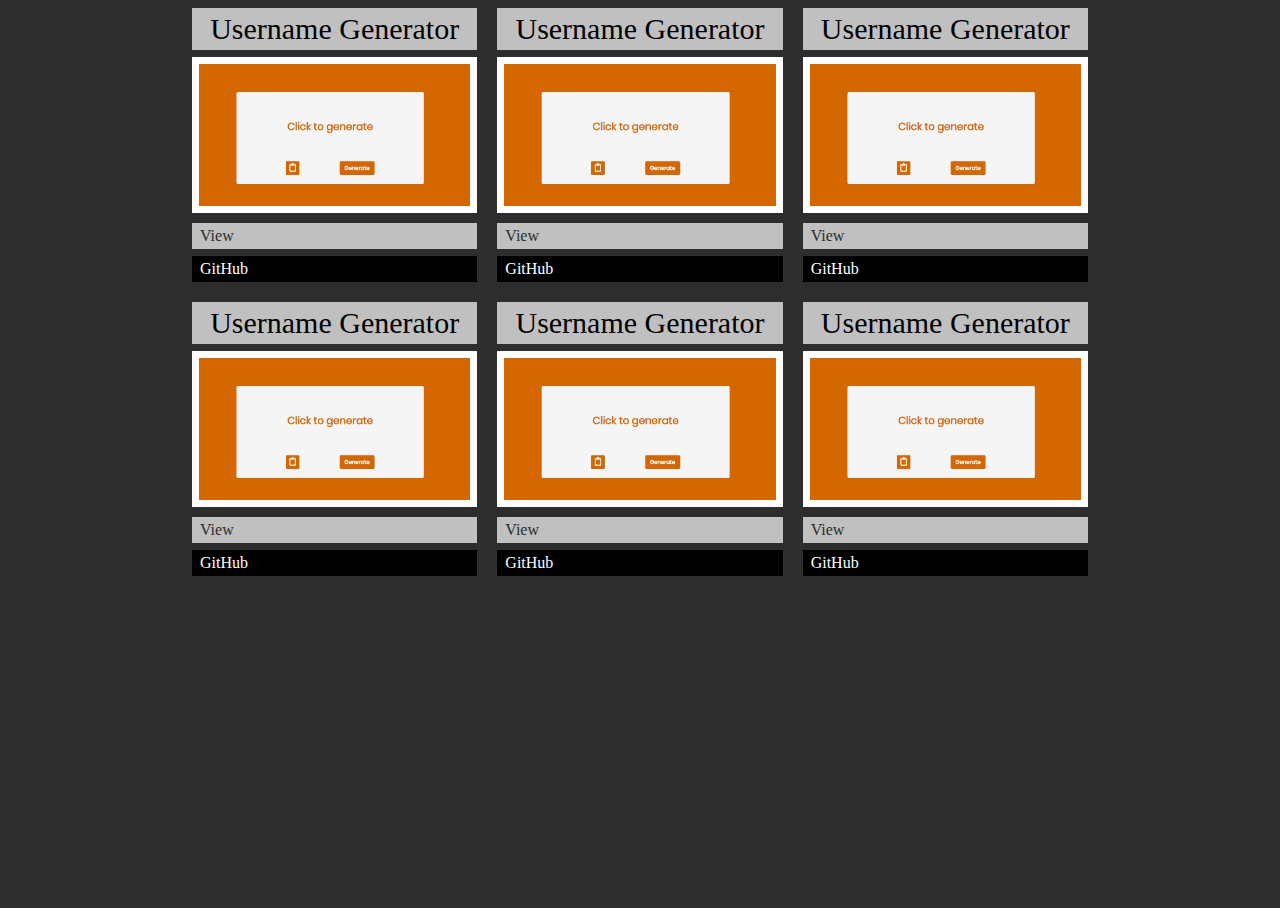
==== index.html @ 7e2aec68 "Update index.html" ====
<!doctype html>

        <html lang="en">
        <head>
          <meta charset="utf-8">
          <link rel="stylesheet" href="https://use.fontawesome.com/releases/v5.8.1/css/all.css" integrity="sha384-50oBUHEmvpQ+1lW4y57PTFmhCaXp0ML5d60M1M7uH2+nqUivzIebhndOJK28anvf" crossorigin="anonymous">
          <title>Test</title>
          <meta content="width=device-width, initial-scale=1" name="viewport" />
        <style>
          body,html {
            width: 100%;
            height: 100%;
            margin-left: 0px;
            margin-right: 0px;
            background-color: rgb(45, 45, 45);
          }


          .boundaries{
            margin: auto;
            width: 70vw;
            display: grid;
            grid-gap: 20px ;
            grid-template-columns: 1fr 1fr 1fr;
          }

          .grid-elements{
            height: 100%;
            display: flex;
            flex-direction: column;
            color: white;
            
          }

          img{
            width: 100%;
            height: 100%;
            
          }
        
          .imga{
            position: relative;
            height: 100%;
            border: 7px solid white;
            margin-bottom: 10px;
          }

          .symbs{
            font-size: 1.1vw;
          }
          
        

          .view-div{
          
            background-color: #C0C0C0;
            margin-bottom: 7px;
            padding: 4px 8px;
            color: rgb(45, 45, 45);
          }

          .git-div{
            background-color: black;
            color: white;
            padding: 4px 8px;
          }

          .title-div{
            background-color: #C0C0C0;
          text-align: center;
          margin-bottom: 7px;
          padding: 4px 8px;
          color: black;
          font-size: 30px;
        }


          @media all and (max-width:768px) {
            .boundaries{
              grid-template-columns: 1fr;
              width: 95%;
            }
          


            .symbs{
            font-size: 5vw;
          }
          
          .view-div, .git-div, .title-div{
            text-align: center;
          }
          }


        
        </style>


        </head>

        <body>
            <div class="boundaries">
              
                
              <div class="grid-elements">
                <div class="title-div">Username Generator</div>
                <a class="imga"  href=""><img src="usergenimg.JPG" alt="" ></a>
                <div class="view-div"><i class="far fa-eye view symbs"></i> View</div>
                <div class="git-div"><i class="fab fa-github symbs"></i> GitHub</div>
              </div>
              <div class="grid-elements">
                <div class="title-div">Username Generator</div>
                <a class="imga"  href=""><img src="usergenimg.JPG" alt="" ></a>
                <div class="view-div"><i class="far fa-eye view symbs"></i> View</div>
                <div class="git-div"><i class="fab fa-github symbs"></i> GitHub</div>
              </div>
              <div class="grid-elements">
                <div class="title-div">Username Generator</div>
                <a class="imga"  href=""><img src="usergenimg.JPG" alt="" ></a>
                <div class="view-div"><i class="far fa-eye view symbs"></i> View</div>
                <div class="git-div"><i class="fab fa-github symbs"></i> GitHub</div>
              </div>
              <div class="grid-elements">
                <div class="title-div">Username Generator</div>
                <a class="imga"  href=""><img src="usergenimg.JPG" alt="" ></a>
                <div class="view-div"><i class="far fa-eye view symbs"></i> View</div>
                <div class="git-div"><i class="fab fa-github symbs"></i> GitHub</div>
              </div>
              <div class="grid-elements">
                <div class="title-div">Username Generator</div>
                <a class="imga"  href=""><img src="usergenimg.JPG" alt="" ></a>
                <div class="view-div"><i class="far fa-eye view symbs"></i> View</div>
                <div class="git-div"><i class="fab fa-github symbs"></i> GitHub</div>
              </div>
              <div class="grid-elements">
                <div class="title-div">Username Generator</div>
                <a class="imga"  href=""><img src="usergenimg.JPG" alt="" ></a>
                <div class="view-div"><i class="far fa-eye view symbs"></i> View</div>
                <div class="git-div"><i class="fab fa-github symbs"></i> GitHub</div>
              </div>

            </div>
          
        </body>


        </html>
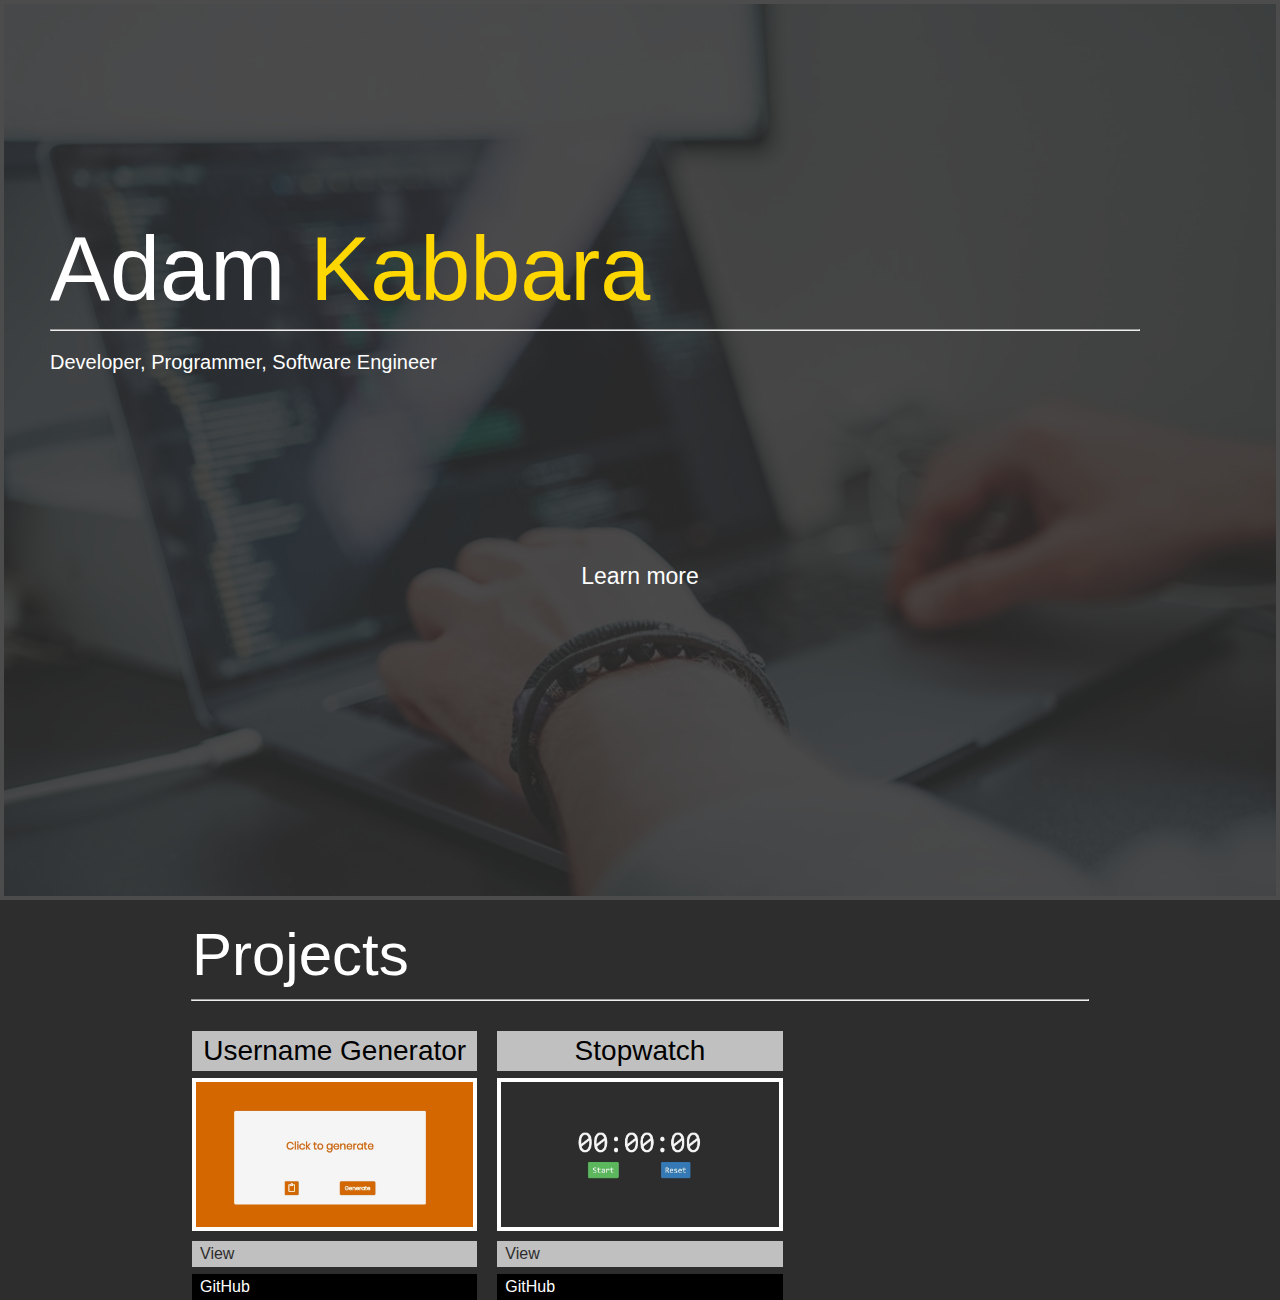
==== commit 73cb40ef: "Update index.html" ====
--- a/index.html
+++ b/index.html
@@ -1,148 +1,61 @@
-        <!doctype html>
+<!doctype html>
 
-        <html lang="en">
-        <head>
-          <meta charset="utf-8">
-          <link rel="stylesheet" href="https://use.fontawesome.com/releases/v5.8.1/css/all.css" integrity="sha384-50oBUHEmvpQ+1lW4y57PTFmhCaXp0ML5d60M1M7uH2+nqUivzIebhndOJK28anvf" crossorigin="anonymous">
-          <title>Test</title>
-          <meta content="width=device-width, initial-scale=1" name="viewport" />
-        <style>
-          body,html {
-            width: 100%;
-            height: 100%;
-            margin-left: 0px;
-            margin-right: 0px;
-            background-color: rgb(45, 45, 45);
-          }
+<html lang="en">
+<head>
+  <meta charset="utf-8">
+  <meta name="viewport" content="width=device-width, initial-scale=1.0">
+  <title>Portfolio - Adam Kabbara</title>
+  <link rel="stylesheet" href="https://use.fontawesome.com/releases/v5.8.1/css/all.css" integrity="sha384-50oBUHEmvpQ+1lW4y57PTFmhCaXp0ML5d60M1M7uH2+nqUivzIebhndOJK28anvf" crossorigin="anonymous">
+  <link rel="stylesheet" href="portfolio.css">
 
 
-          .boundaries{
-            margin: auto;
-            width: 70vw;
-            display: grid;
-            grid-gap: 20px ;
-            grid-template-columns: 1fr 1fr 1fr;
-          }
+</head>
 
-          .grid-elements{
-            height: 100%;
-            display: flex;
-            flex-direction: column;
-            color: white;
-            
-          }
+<body>
+    <img id="img" src="boiler-photo.jpg">
+  <div id="boiler">
+      <div id="container">
+      <div id="name" >Adam <span id="name-span">Kabbara</span></div>
+      <hr>
+      <p id="dev">Developer, Programmer, Software Engineer</p>
+      <div id="symbol-div"><i class="fab fa-linkedin fa-2x symbols" onclick="myhref('https://www.linkedin.com/in/adam-kabbara-042130198/');"></i><i class="fab fa-github fa-2x symbols" onclick="myhref('https://github.com/adamKabbara');"></i></div>
+      
+  </div>
 
-          img{
-            width: 100%;
-            height: 100%;
-            
-          }
-        
-          .imga{
-            position: relative;
-            height: 100%;
-            border: 7px solid white;
-            margin-bottom: 10px;
-          }
+    <div id="container-2">
+        <div id="learn">Learn more</div>
+        <div id="down"><a href="#project-page"><i id="down-spec" class="fas fa-chevron-circle-down "></i></a></div>
+    </div>
+</div>
 
-          .symbs{
-            font-size: 1.1vw;
-          }
-          
-        
+ <div id="project-page">
+   <div id="project-title">Projects</div>
+   <hr id="hor">
+  <div class="boundaries">       
 
-          .view-div{
-          
-            background-color: #C0C0C0;
-            margin-bottom: 7px;
-            padding: 4px 8px;
-            color: rgb(45, 45, 45);
-          }
+    
+    <div class="grid-elements">
+      <div class="title-div">Username Generator</div>
+      <a class="imga" onclick="myhref('generator.html');" ><img src="usergenimg.JPG" alt="" ></a>
+      <div class="view-div"  onclick="myhref('generator.html');"><i class="far fa-eye view symbs"></i> View</div>
+      <div class="git-div" onclick="myhref('https://github.com/adamKabbara/Username-Generator');"><i class="fab fa-github symbs"></i> GitHub</div>
+    </div>
+    <div class="grid-elements">
+      <div class="title-div" id="stop-view">Stopwatch</div>
+      <a class="imga"  onclick="myhref('stopwatch.html');"><img src="stopwatch.JPG" alt="" ></a>
+      <div class="view-div" onclick="myhref('stopwatch.html');"><i class="far fa-eye view symbs"></i> View</div>
+      <div class="git-div"  onclick="myhref('https://github.com/adamKabbara/Stopwatch');"><i class="fab fa-github symbs"></i> GitHub</div>
+    </div>
 
-          .git-div{
-            background-color: black;
-            color: white;
-            padding: 4px 8px;
-          }
-
-          .title-div{
-            background-color: #C0C0C0;
-          text-align: center;
-          margin-bottom: 7px;
-          padding: 4px 8px;
-          color: black;
-          font-size: 30px;
-        }
-
-
-          @media all and (max-width:768px) {
-            .boundaries{
-              grid-template-columns: 1fr;
-              width: 95%;
-            }
-          
-
-
-            .symbs{
-            font-size: 5vw;
-          }
-          
-          .view-div, .git-div, .title-div{
-            text-align: center;
-          }
-          }
-
-
-        
-        </style>
-
-
-        </head>
-
-        <body>
-            <div class="boundaries">
-              
-                
-              <div class="grid-elements">
-                <div class="title-div">Username Generator</div>
-                <a class="imga"  href=""><img src="usergenimg.JPG" alt="" ></a>
-                <div class="view-div"><i class="far fa-eye view symbs"></i> View</div>
-                <div class="git-div"><i class="fab fa-github symbs"></i> GitHub</div>
-              </div>
-              <div class="grid-elements">
-                <div class="title-div">Username Generator</div>
-                <a class="imga"  href=""><img src="usergenimg.JPG" alt="" ></a>
-                <div class="view-div"><i class="far fa-eye view symbs"></i> View</div>
-                <div class="git-div"><i class="fab fa-github symbs"></i> GitHub</div>
-              </div>
-              <div class="grid-elements">
-                <div class="title-div">Username Generator</div>
-                <a class="imga"  href=""><img src="usergenimg.JPG" alt="" ></a>
-                <div class="view-div"><i class="far fa-eye view symbs"></i> View</div>
-                <div class="git-div"><i class="fab fa-github symbs"></i> GitHub</div>
-              </div>
-              <div class="grid-elements">
-                <div class="title-div">Username Generator</div>
-                <a class="imga"  href=""><img src="usergenimg.JPG" alt="" ></a>
-                <div class="view-div"><i class="far fa-eye view symbs"></i> View</div>
-                <div class="git-div"><i class="fab fa-github symbs"></i> GitHub</div>
-              </div>
-              <div class="grid-elements">
-                <div class="title-div">Username Generator</div>
-                <a class="imga"  href=""><img src="usergenimg.JPG" alt="" ></a>
-                <div class="view-div"><i class="far fa-eye view symbs"></i> View</div>
-                <div class="git-div"><i class="fab fa-github symbs"></i> GitHub</div>
-              </div>
-              <div class="grid-elements">
-                <div class="title-div">Username Generator</div>
-                <a class="imga"  href=""><img src="usergenimg.JPG" alt="" ></a>
-                <div class="view-div"><i class="far fa-eye view symbs"></i> View</div>
-                <div class="git-div"><i class="fab fa-github symbs"></i> GitHub</div>
-              </div>
-
-            </div>
-          
-        </body>
-
-
-        </html>
+  </div>
+    
+</div>
+   <script>
+      function myhref(web){
+        let a= document.createElement('a');
+a.target= '_blank';
+a.href= web;
+a.click();}
+   </script>
+</body>
+</html>
--- a/portfolio.css
+++ b/portfolio.css
@@ -0,0 +1,313 @@
+html,body{
+    margin: 0;
+    padding: 0;
+    width: 100%;
+    height: 100%;
+    font-family: 'Montserrat',sans-serif ;
+    
+}
+
+html{
+    scroll-behavior: smooth; 
+}
+#boiler{
+  background-color: rgba(45, 45, 45, 0.85); 
+  height: 100vh; 
+  width: 100vw;
+  padding: 0; 
+  position: absolute; 
+  margin: 0; 
+  z-index: 1;
+  
+}
+
+#name{
+    
+    color: white;
+    font-size: 90px;
+    margin-top: 17vw;
+    padding-left: 50px;
+    padding-right: 50px;
+    position: relative;
+}
+
+#dev{
+    color: white;
+    font-size: 20px;
+    padding-left: 50px;
+    padding-right: 50px;
+}
+
+.symbols:hover{
+    color: gold;
+    cursor: pointer;
+}
+
+#img{
+    width: 100%;
+    height: 100vh;
+    object-fit: cover;
+    position: absolute;
+    z-index: -1;
+}
+
+#name-span{
+    color: gold;
+}
+
+.symbols{
+    color: white;
+    padding-left: 20px;
+    font-size: 30px;
+}
+
+
+
+#symbol-div{
+  padding-left: 30px;
+    padding-right: 50px;
+}
+
+
+hr{
+    background-color: white;
+    width: 85%;
+    margin-left: 50px;
+}
+
+
+
+#down{
+    color: white;
+    margin-top: 10px;
+    display: inline;
+    font-size: 37px;
+    
+}
+
+#down-spec{
+    text-decoration: none;
+    color: white;
+}
+
+#down-spec:hover{
+    color: gold;
+}
+
+#container-2{
+    font-size: 23px;
+    width: 100%;
+    display: flex;
+    justify-content: center;
+    flex-direction: column;
+    text-align: center;
+    position: absolute;
+    margin-top: 20vh;
+}
+
+#learn{
+   color: white;
+   display: inline;
+}
+
+#project-page{
+    background-color: rgb(45, 45, 45);
+    margin-top: 100vh; 
+    position: absolute;
+    color: white;
+    width: 100%;
+    overflow: hidden;
+   
+}
+
+
+#project-title{
+    width: 70%;
+    margin: auto;
+    font-size: 60px;
+    margin-top: 20px;
+    margin-bottom: 10px;
+}
+
+#hor{
+    width: 70%;
+    margin: auto;
+    margin-bottom: 30px;
+}
+
+
+.boundaries{
+    margin: auto;
+    width: 70vw;
+    height: 100%;
+    display: grid;
+    grid-gap: 20px ;
+    grid-template-columns: 1fr 1fr 1fr;
+  }
+
+
+  .grid-elements{
+    height: 100%;
+    display: flex;
+    flex-direction: column;
+    color: white;
+    
+  }
+
+  img{
+      box-sizing: border-box;
+    width: 100%;
+    height: 100%;
+    border: 4px solid white;
+    
+  }
+ 
+  .imga{
+    width: 100%;    
+    height: 100%;
+    background-size: cover;
+    margin-bottom: 10px;
+    
+  }
+
+  
+
+  .symbs{
+    font-size: 1.1vw;
+  }
+  
+ 
+
+  .view-div{
+  
+    background-color: #C0C0C0;
+    margin-bottom: 7px;
+    padding: 4px 8px;
+    color: rgb(45, 45, 45);
+  }
+
+  .view-div:hover, .git-div:hover{
+      background-color: gold;
+      cursor: pointer;
+  }
+
+  .git-div:hover{
+      color: black;
+  }
+
+  img:hover{
+      opacity: 0.5;
+      border-color: gold;
+      cursor: pointer;
+  }
+
+  .git-div{
+    background-color: black;
+    color: white;
+    padding: 4px 8px;
+  }
+
+  .title-div{
+    background-color: #C0C0C0;
+  text-align: center;
+  margin-bottom: 7px;
+  padding: 4px 8px;
+  color: black;
+  font-size: 28px;
+}
+
+  @media all and (max-width:1260px) {
+   .boundaries{
+    grid-template-columns: 1fr 1fr;
+   }
+   .title-div{
+    font-size: 25.5px;
+  }
+  }
+
+
+
+
+
+  @media all and (max-width:768px) {
+     .boundaries{
+       grid-template-columns: 1fr;
+       width: 95%;
+       
+     }
+
+     .symbs{
+    font-size: 5vw;
+  }
+  
+  .view-div, .git-div, .title-div{
+    text-align: center;
+  }
+
+  #project-title{
+    width: 95%;
+    text-align: center;
+    margin: auto;
+    font-size: 50px;
+    margin-top: 20px;
+    margin-bottom: 10px;
+}
+
+#hor{
+    width: 90%;
+    margin: auto;
+    margin-bottom: 30px;
+}
+  }
+
+
+
+
+@media all and (max-width:535px) {
+  #name , #dev{
+   font-size: 17vw;
+   text-align: center;
+   padding-left: 30px;
+   padding-right: 30px;
+}
+#dev{
+font-size: 4.2vw;
+
+}
+#boiler, #img{
+height: 100vh;
+}
+#name{
+    margin-top: 30vh;
+    
+    
+}
+.symbols{
+  font-size: 8vw;
+  
+  
+  text-align: center;
+}
+#symbol-div{
+  text-align: center;
+}
+
+
+
+hr{
+  margin-left: 36px;
+  margin-right: 36px;
+  width: 80%;
+}
+
+
+
+}
+
+html,body{
+    width: 100%;
+}
+
+#container-2{
+    margin-top: 15vh;
+}
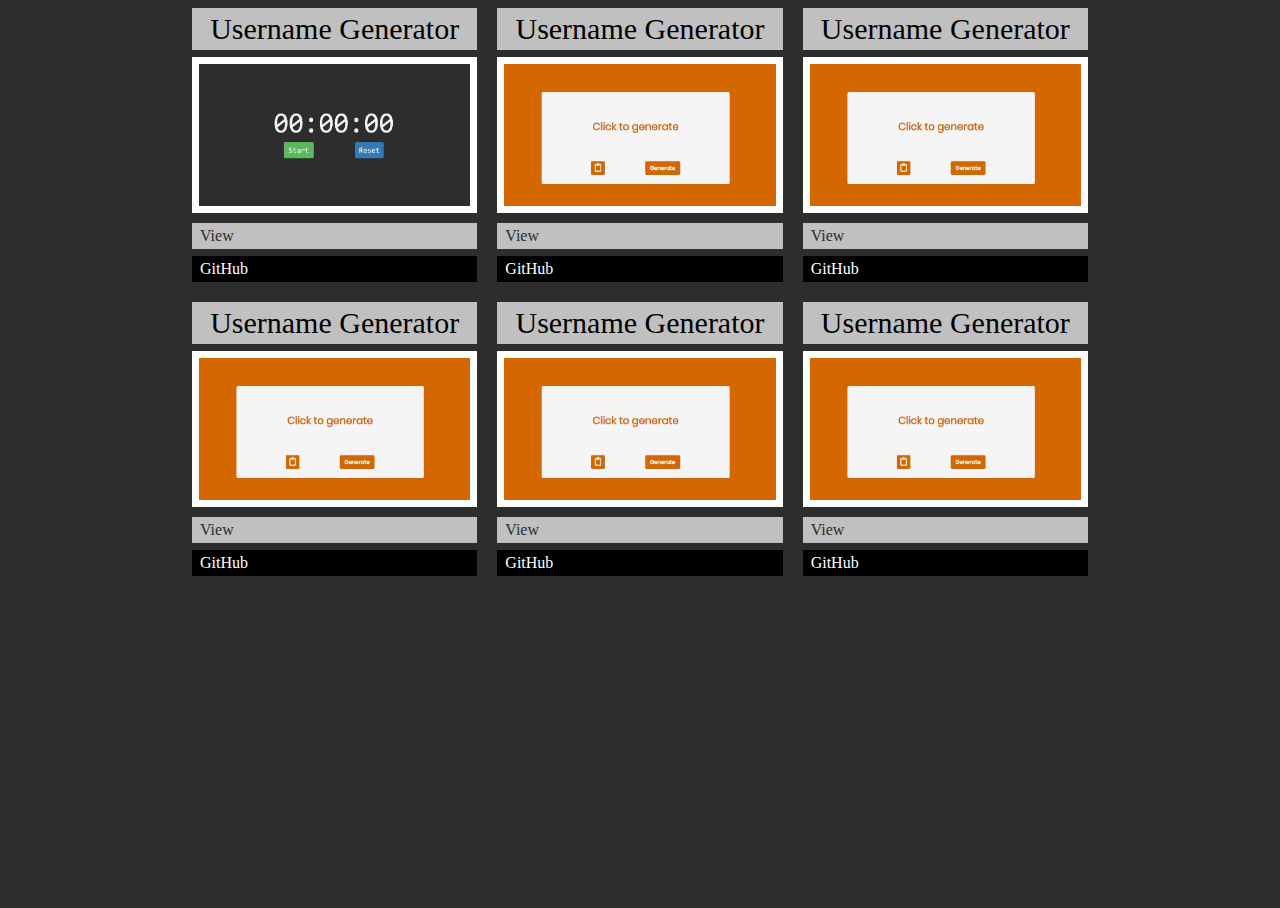
==== commit 23a647aa: "Update index.html" ====
--- a/index.html
+++ b/index.html
@@ -1,61 +1,147 @@
-<!doctype html>
+        <!doctype html>
 
-<html lang="en">
-<head>
-  <meta charset="utf-8">
-  <meta name="viewport" content="width=device-width, initial-scale=1.0">
-  <title>Portfolio - Adam Kabbara</title>
-  <link rel="stylesheet" href="https://use.fontawesome.com/releases/v5.8.1/css/all.css" integrity="sha384-50oBUHEmvpQ+1lW4y57PTFmhCaXp0ML5d60M1M7uH2+nqUivzIebhndOJK28anvf" crossorigin="anonymous">
-  <link rel="stylesheet" href="portfolio.css">
+        <html lang="en">
+        <head>
+          <meta charset="utf-8">
+          <link rel="stylesheet" href="https://use.fontawesome.com/releases/v5.8.1/css/all.css" integrity="sha384-50oBUHEmvpQ+1lW4y57PTFmhCaXp0ML5d60M1M7uH2+nqUivzIebhndOJK28anvf" crossorigin="anonymous">
+          <title>Test</title>
+          <meta content="width=device-width, initial-scale=1" name="viewport" />
+        <style>
+          body,html {
+            width: 100%;
+            height: 100%;
+            margin-left: 0px;
+            margin-right: 0px;
+            background-color: rgb(45, 45, 45);
+          }
 
 
-</head>
+          .boundaries{
+            margin: auto;
+            width: 70vw;
+            display: grid;
+            grid-gap: 20px ;
+            grid-template-columns: 1fr 1fr 1fr;
+          }
 
-<body>
-    <img id="img" src="boiler-photo.jpg">
-  <div id="boiler">
-      <div id="container">
-      <div id="name" >Adam <span id="name-span">Kabbara</span></div>
-      <hr>
-      <p id="dev">Developer, Programmer, Software Engineer</p>
-      <div id="symbol-div"><i class="fab fa-linkedin fa-2x symbols" onclick="myhref('https://www.linkedin.com/in/adam-kabbara-042130198/');"></i><i class="fab fa-github fa-2x symbols" onclick="myhref('https://github.com/adamKabbara');"></i></div>
-      
-  </div>
+          .grid-elements{
+            max-height: 100%;
+            display: flex;
+            flex-direction: column;
+            color: white;
+            
+          }
 
-    <div id="container-2">
-        <div id="learn">Learn more</div>
-        <div id="down"><a href="#project-page"><i id="down-spec" class="fas fa-chevron-circle-down "></i></a></div>
-    </div>
-</div>
+          img{
+            width: 100%;
+            min-height: 100%;
+            
+          }
+        
+          .imga{
+            height: 100%;
+            border: 7px solid white;
+            margin-bottom: 10px;
+          }
 
- <div id="project-page">
-   <div id="project-title">Projects</div>
-   <hr id="hor">
-  <div class="boundaries">       
+          .symbs{
+            font-size: 1.1vw;
+          }
+          
+        
 
-    
-    <div class="grid-elements">
-      <div class="title-div">Username Generator</div>
-      <a class="imga" onclick="myhref('generator.html');" ><img src="usergenimg.JPG" alt="" ></a>
-      <div class="view-div"  onclick="myhref('generator.html');"><i class="far fa-eye view symbs"></i> View</div>
-      <div class="git-div" onclick="myhref('https://github.com/adamKabbara/Username-Generator');"><i class="fab fa-github symbs"></i> GitHub</div>
-    </div>
-    <div class="grid-elements">
-      <div class="title-div" id="stop-view">Stopwatch</div>
-      <a class="imga"  onclick="myhref('stopwatch.html');"><img src="stopwatch.JPG" alt="" ></a>
-      <div class="view-div" onclick="myhref('stopwatch.html');"><i class="far fa-eye view symbs"></i> View</div>
-      <div class="git-div"  onclick="myhref('https://github.com/adamKabbara/Stopwatch');"><i class="fab fa-github symbs"></i> GitHub</div>
-    </div>
+          .view-div{
+          
+            background-color: #C0C0C0;
+            margin-bottom: 7px;
+            padding: 4px 8px;
+            color: rgb(45, 45, 45);
+          }
 
-  </div>
-    
-</div>
-   <script>
-      function myhref(web){
-        let a= document.createElement('a');
-a.target= '_blank';
-a.href= web;
-a.click();}
-   </script>
-</body>
-</html>
+          .git-div{
+            background-color: black;
+            color: white;
+            padding: 4px 8px;
+          }
+
+          .title-div{
+            background-color: #C0C0C0;
+          text-align: center;
+          margin-bottom: 7px;
+          padding: 4px 8px;
+          color: black;
+          font-size: 30px;
+        }
+
+
+          @media all and (max-width:768px) {
+            .boundaries{
+              grid-template-columns: 1fr;
+              width: 95%;
+            }
+          
+
+
+            .symbs{
+            font-size: 5vw;
+          }
+          
+          .view-div, .git-div, .title-div{
+            text-align: center;
+          }
+          }
+
+
+        
+        </style>
+
+
+        </head>
+
+        <body>
+            <div class="boundaries">
+              
+                
+              <div class="grid-elements">
+                <div class="title-div">Username Generator</div>
+                <a class="imga"  href=""><img src="stopwatch.JPG" alt="" ></a>
+                <div class="view-div"><i class="far fa-eye view symbs"></i> View</div>
+                <div class="git-div"><i class="fab fa-github symbs"></i> GitHub</div>
+              </div>
+              <div class="grid-elements">
+                <div class="title-div">Username Generator</div>
+                <a class="imga"  href=""><img src="usergenimg.JPG" alt="" ></a>
+                <div class="view-div"><i class="far fa-eye view symbs"></i> View</div>
+                <div class="git-div"><i class="fab fa-github symbs"></i> GitHub</div>
+              </div>
+              <div class="grid-elements">
+                <div class="title-div">Username Generator</div>
+                <a class="imga"  href=""><img src="usergenimg.JPG" alt="" ></a>
+                <div class="view-div"><i class="far fa-eye view symbs"></i> View</div>
+                <div class="git-div"><i class="fab fa-github symbs"></i> GitHub</div>
+              </div>
+              <div class="grid-elements">
+                <div class="title-div">Username Generator</div>
+                <a class="imga"  href=""><img src="usergenimg.JPG" alt="" ></a>
+                <div class="view-div"><i class="far fa-eye view symbs"></i> View</div>
+                <div class="git-div"><i class="fab fa-github symbs"></i> GitHub</div>
+              </div>
+              <div class="grid-elements">
+                <div class="title-div">Username Generator</div>
+                <a class="imga"  href=""><img src="usergenimg.JPG" alt="" ></a>
+                <div class="view-div"><i class="far fa-eye view symbs"></i> View</div>
+                <div class="git-div"><i class="fab fa-github symbs"></i> GitHub</div>
+              </div>
+              <div class="grid-elements">
+                <div class="title-div">Username Generator</div>
+                <a class="imga"  href=""><img src="usergenimg.JPG" alt="" ></a>
+                <div class="view-div"><i class="far fa-eye view symbs"></i> View</div>
+                <div class="git-div"><i class="fab fa-github symbs"></i> GitHub</div>
+              </div>
+
+            </div>
+          
+        </body>
+
+
+        </html>
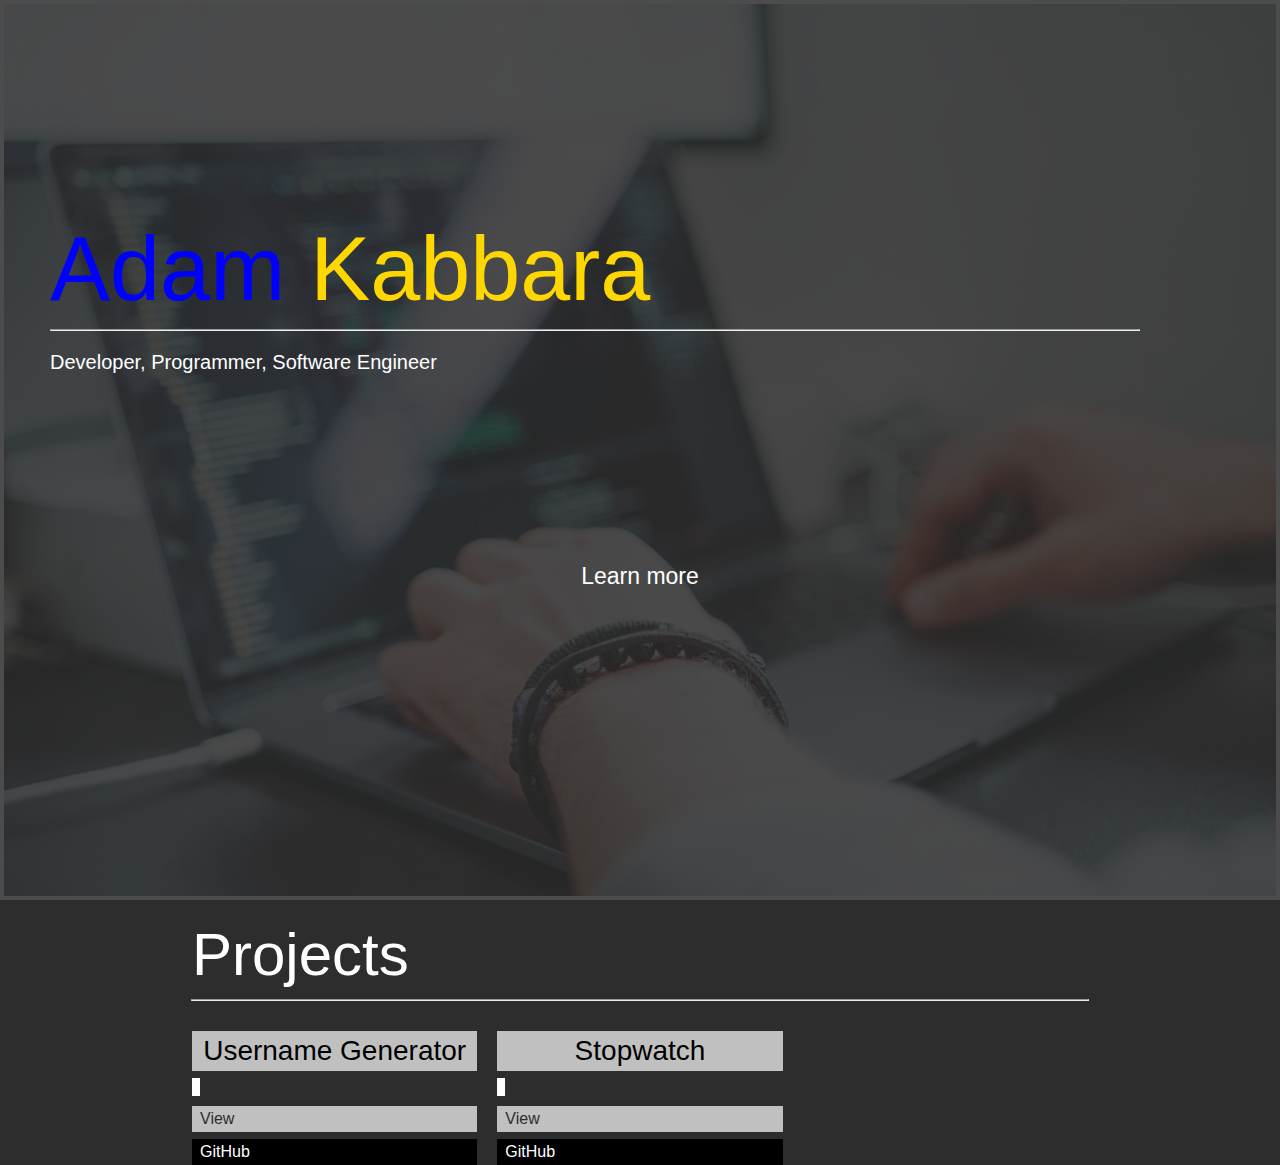
==== commit f3f63324: "Update index.html" ====
--- a/index.html
+++ b/index.html
@@ -1,147 +1,62 @@
-        <!doctype html>
+<!doctype html>
 
-        <html lang="en">
-        <head>
-          <meta charset="utf-8">
-          <link rel="stylesheet" href="https://use.fontawesome.com/releases/v5.8.1/css/all.css" integrity="sha384-50oBUHEmvpQ+1lW4y57PTFmhCaXp0ML5d60M1M7uH2+nqUivzIebhndOJK28anvf" crossorigin="anonymous">
-          <title>Test</title>
-          <meta content="width=device-width, initial-scale=1" name="viewport" />
-        <style>
-          body,html {
-            width: 100%;
-            height: 100%;
-            margin-left: 0px;
-            margin-right: 0px;
-            background-color: rgb(45, 45, 45);
-          }
+<html lang="en">
+<head>
+  <meta charset="utf-8">
+  <meta name="viewport" content="width=device-width, initial-scale=1.0">
+  <title>Portfolio</title>
+  <link rel="stylesheet" href="https://use.fontawesome.com/releases/v5.8.1/css/all.css" integrity="sha384-50oBUHEmvpQ+1lW4y57PTFmhCaXp0ML5d60M1M7uH2+nqUivzIebhndOJK28anvf" crossorigin="anonymous">
+  <link rel="stylesheet" href="portfolio.css">
 
 
-          .boundaries{
-            margin: auto;
-            width: 70vw;
-            display: grid;
-            grid-gap: 20px ;
-            grid-template-columns: 1fr 1fr 1fr;
-          }
+</head>
 
-          .grid-elements{
-            max-height: 100%;
-            display: flex;
-            flex-direction: column;
-            color: white;
-            
-          }
+<body>
+    <img id="img" src="boiler-photo.jpg">
+  <div id="boiler">
+      <div id="container">
+      <div id="name" >Adam <span id="name-span">Kabbara</span></div>
+      <hr>
+      <p id="dev">Developer, Programmer, Software Engineer</p>
+      <div id="symbol-div"><i class="fab fa-linkedin fa-2x symbols"></i><i class="fab fa-github fa-2x symbols"></i></div>
+      
+  </div>
 
-          img{
-            width: 100%;
-            min-height: 100%;
-            
-          }
-        
-          .imga{
-            height: 100%;
-            border: 7px solid white;
-            margin-bottom: 10px;
-          }
+    <div id="container-2">
+        <div id="learn">Learn more</div>
+        <div id="down"><a href="#project-page"><i id="down-spec" class="fas fa-chevron-circle-down "></i></a></div>
+    </div>
+</div>
 
-          .symbs{
-            font-size: 1.1vw;
-          }
-          
-        
+ <div id="project-page">
+   <div id="project-title">Projects</div>
+   <hr id="hor">
+  <div class="boundaries">       
 
-          .view-div{
-          
-            background-color: #C0C0C0;
-            margin-bottom: 7px;
-            padding: 4px 8px;
-            color: rgb(45, 45, 45);
-          }
+    
+    <div class="grid-elements">
+      <div class="title-div">Username Generator</div>
+      <a class="imga" onclick="myhref('https://github.com/adamKabbara/Username-Generator');" ><img src="usergenimg.jpg" alt="" ></a>
+      <div class="view-div"  onclick="myhref('generator.html');"><i class="far fa-eye view symbs"></i> View</div>
+      <div class="git-div" onclick="myhref('https://github.com/adamKabbara/Username-Generator');"><i class="fab fa-github symbs"></i> GitHub</div>
+    </div>
+    <div class="grid-elements">
+      <div class="title-div" id="stop-view">Stopwatch</div>
+      <a class="imga"  onclick="myhref('https://github.com/adamKabbara/Username-Generator');"><img src="stopwatch.jpg" alt="" ></a>
+      <div class="view-div" onclick="myhref('stopwatch.html');"><i class="far fa-eye view symbs"></i> View</div>
+      <div class="git-div"  onclick="myhref('https://github.com/adamKabbara/Stopwatch');"><i class="fab fa-github symbs"></i> GitHub</div>
+    </div>
+  
 
-          .git-div{
-            background-color: black;
-            color: white;
-            padding: 4px 8px;
-          }
-
-          .title-div{
-            background-color: #C0C0C0;
-          text-align: center;
-          margin-bottom: 7px;
-          padding: 4px 8px;
-          color: black;
-          font-size: 30px;
-        }
-
-
-          @media all and (max-width:768px) {
-            .boundaries{
-              grid-template-columns: 1fr;
-              width: 95%;
-            }
-          
-
-
-            .symbs{
-            font-size: 5vw;
-          }
-          
-          .view-div, .git-div, .title-div{
-            text-align: center;
-          }
-          }
-
-
-        
-        </style>
-
-
-        </head>
-
-        <body>
-            <div class="boundaries">
-              
-                
-              <div class="grid-elements">
-                <div class="title-div">Username Generator</div>
-                <a class="imga"  href=""><img src="stopwatch.JPG" alt="" ></a>
-                <div class="view-div"><i class="far fa-eye view symbs"></i> View</div>
-                <div class="git-div"><i class="fab fa-github symbs"></i> GitHub</div>
-              </div>
-              <div class="grid-elements">
-                <div class="title-div">Username Generator</div>
-                <a class="imga"  href=""><img src="usergenimg.JPG" alt="" ></a>
-                <div class="view-div"><i class="far fa-eye view symbs"></i> View</div>
-                <div class="git-div"><i class="fab fa-github symbs"></i> GitHub</div>
-              </div>
-              <div class="grid-elements">
-                <div class="title-div">Username Generator</div>
-                <a class="imga"  href=""><img src="usergenimg.JPG" alt="" ></a>
-                <div class="view-div"><i class="far fa-eye view symbs"></i> View</div>
-                <div class="git-div"><i class="fab fa-github symbs"></i> GitHub</div>
-              </div>
-              <div class="grid-elements">
-                <div class="title-div">Username Generator</div>
-                <a class="imga"  href=""><img src="usergenimg.JPG" alt="" ></a>
-                <div class="view-div"><i class="far fa-eye view symbs"></i> View</div>
-                <div class="git-div"><i class="fab fa-github symbs"></i> GitHub</div>
-              </div>
-              <div class="grid-elements">
-                <div class="title-div">Username Generator</div>
-                <a class="imga"  href=""><img src="usergenimg.JPG" alt="" ></a>
-                <div class="view-div"><i class="far fa-eye view symbs"></i> View</div>
-                <div class="git-div"><i class="fab fa-github symbs"></i> GitHub</div>
-              </div>
-              <div class="grid-elements">
-                <div class="title-div">Username Generator</div>
-                <a class="imga"  href=""><img src="usergenimg.JPG" alt="" ></a>
-                <div class="view-div"><i class="far fa-eye view symbs"></i> View</div>
-                <div class="git-div"><i class="fab fa-github symbs"></i> GitHub</div>
-              </div>
-
-            </div>
-          
-        </body>
-
-
-        </html>
+  </div>
+    
+</div>
+   <script>
+      function myhref(web){
+        let a= document.createElement('a');
+a.target= '_blank';
+a.href= web;
+a.click();}
+   </script>
+</body>
+</html>
--- a/portfolio.css
+++ b/portfolio.css
@@ -0,0 +1,311 @@
+html,body{
+    margin: 0;
+    padding: 0;
+    width: 100%;
+    height: 100%;
+    font-family: 'Montserrat',sans-serif ;
+    
+}
+
+html{
+    scroll-behavior: smooth; 
+}
+#boiler{
+  background-color: rgba(45, 45, 45, 0.85); 
+  height: 100vh; 
+  width: 100vw;
+  padding: 0; 
+  position: absolute; 
+  margin: 0; 
+  z-index: 1;
+  
+}
+
+#name{
+    
+    color: blue;
+    font-size: 90px;
+    margin-top: 17vw;
+    padding-left: 50px;
+    padding-right: 50px;
+    position: relative;
+}
+
+#dev{
+    color: white;
+    font-size: 20px;
+    padding-left: 50px;
+    padding-right: 50px;
+}
+
+.symbols:hover{
+    color: gold;
+    cursor: pointer;
+}
+
+#img{
+    width: 100%;
+    height: 100vh;
+    object-fit: cover;
+    position: absolute;
+    z-index: -1;
+}
+
+#name-span{
+    color: gold;
+}
+
+.symbols{
+    color: white;
+    padding-left: 20px;
+    font-size: 30px;
+}
+
+
+
+#symbol-div{
+  padding-left: 30px;
+    padding-right: 50px;
+}
+
+
+hr{
+    background-color: white;
+    width: 85%;
+    margin-left: 50px;
+}
+
+
+
+#down{
+    color: white;
+    margin-top: 10px;
+    display: inline;
+    font-size: 37px;
+    
+}
+
+#down-spec{
+    text-decoration: none;
+    color: white;
+}
+
+#down-spec:hover{
+    color: gold;
+}
+
+#container-2{
+    font-size: 23px;
+    width: 100%;
+    display: flex;
+    justify-content: center;
+    flex-direction: column;
+    text-align: center;
+    position: absolute;
+    margin-top: 20vh;
+}
+
+#learn{
+   color: white;
+   display: inline;
+}
+
+#project-page{
+    background-color: rgb(45, 45, 45);
+    margin-top: 100vh; 
+    position: absolute;
+    color: white;
+    width: 100%;
+    overflow: hidden;
+   
+}
+
+
+#project-title{
+    width: 70%;
+    margin: auto;
+    font-size: 60px;
+    margin-top: 20px;
+    margin-bottom: 10px;
+}
+
+#hor{
+    width: 70%;
+    margin: auto;
+    margin-bottom: 30px;
+}
+
+
+.boundaries{
+    margin: auto;
+    width: 70vw;
+    height: 100%;
+    display: grid;
+    grid-gap: 20px ;
+    grid-template-columns: 1fr 1fr 1fr;
+  }
+
+
+  .grid-elements{
+    height: 100%;
+    display: flex;
+    flex-direction: column;
+    color: white;
+    
+  }
+
+  img{
+    box-sizing: border-box;
+    width: 100%;
+    min-height: 100%;
+    border: 4px solid white;
+    
+  }
+ 
+  .imga{
+    max-height: 100%;
+    margin-bottom: 10px;
+    
+  }
+
+  
+
+  .symbs{
+    font-size: 1.1vw;
+  }
+  
+ 
+
+  .view-div{
+  
+    background-color: #C0C0C0;
+    margin-bottom: 7px;
+    padding: 4px 8px;
+    color: rgb(45, 45, 45);
+  }
+
+  .view-div:hover, .git-div:hover{
+      background-color: gold;
+      cursor: pointer;
+  }
+
+  .git-div:hover{
+      color: black;
+  }
+
+  img:hover{
+      opacity: 0.5;
+      border-color: gold;
+      cursor: pointer;
+  }
+
+  .git-div{
+    background-color: black;
+    color: white;
+    padding: 4px 8px;
+  }
+
+  .title-div{
+    background-color: #C0C0C0;
+  text-align: center;
+  margin-bottom: 7px;
+  padding: 4px 8px;
+  color: black;
+  font-size: 28px;
+}
+
+  @media all and (max-width:1260px) {
+   .boundaries{
+    grid-template-columns: 1fr 1fr;
+   }
+   .title-div{
+    font-size: 25.5px;
+  }
+  }
+
+
+
+
+
+  @media all and (max-width:768px) {
+     .boundaries{
+       grid-template-columns: 1fr;
+       width: 95%;
+       
+     }
+
+     .symbs{
+    font-size: 5vw;
+  }
+  
+  .view-div, .git-div, .title-div{
+    text-align: center;
+  }
+
+  #project-title{
+    width: 95%;
+    text-align: center;
+    margin: auto;
+    font-size: 50px;
+    margin-top: 20px;
+    margin-bottom: 10px;
+}
+
+#hor{
+    width: 90%;
+    margin: auto;
+    margin-bottom: 30px;
+}
+  }
+
+
+
+
+@media all and (max-width:535px) {
+  #name , #dev{
+   font-size: 17vw;
+   text-align: center;
+   padding-left: 30px;
+   padding-right: 30px;
+}
+#dev{
+font-size: 4.2vw;
+
+}
+#boiler, #img{
+height: 100vh;
+}
+#name{
+    margin-top: 30vh;
+    
+    
+}
+.symbols{
+  font-size: 8vw;
+  
+  
+  text-align: center;
+}
+#symbol-div{
+  text-align: center;
+}
+
+
+
+hr{
+  margin-left: 36px;
+  margin-right: 36px;
+  width: 80%;
+}
+
+
+
+}
+
+html,body{
+    width: 100%;
+}
+
+#container-2{
+    margin-top: 15vh;
+}
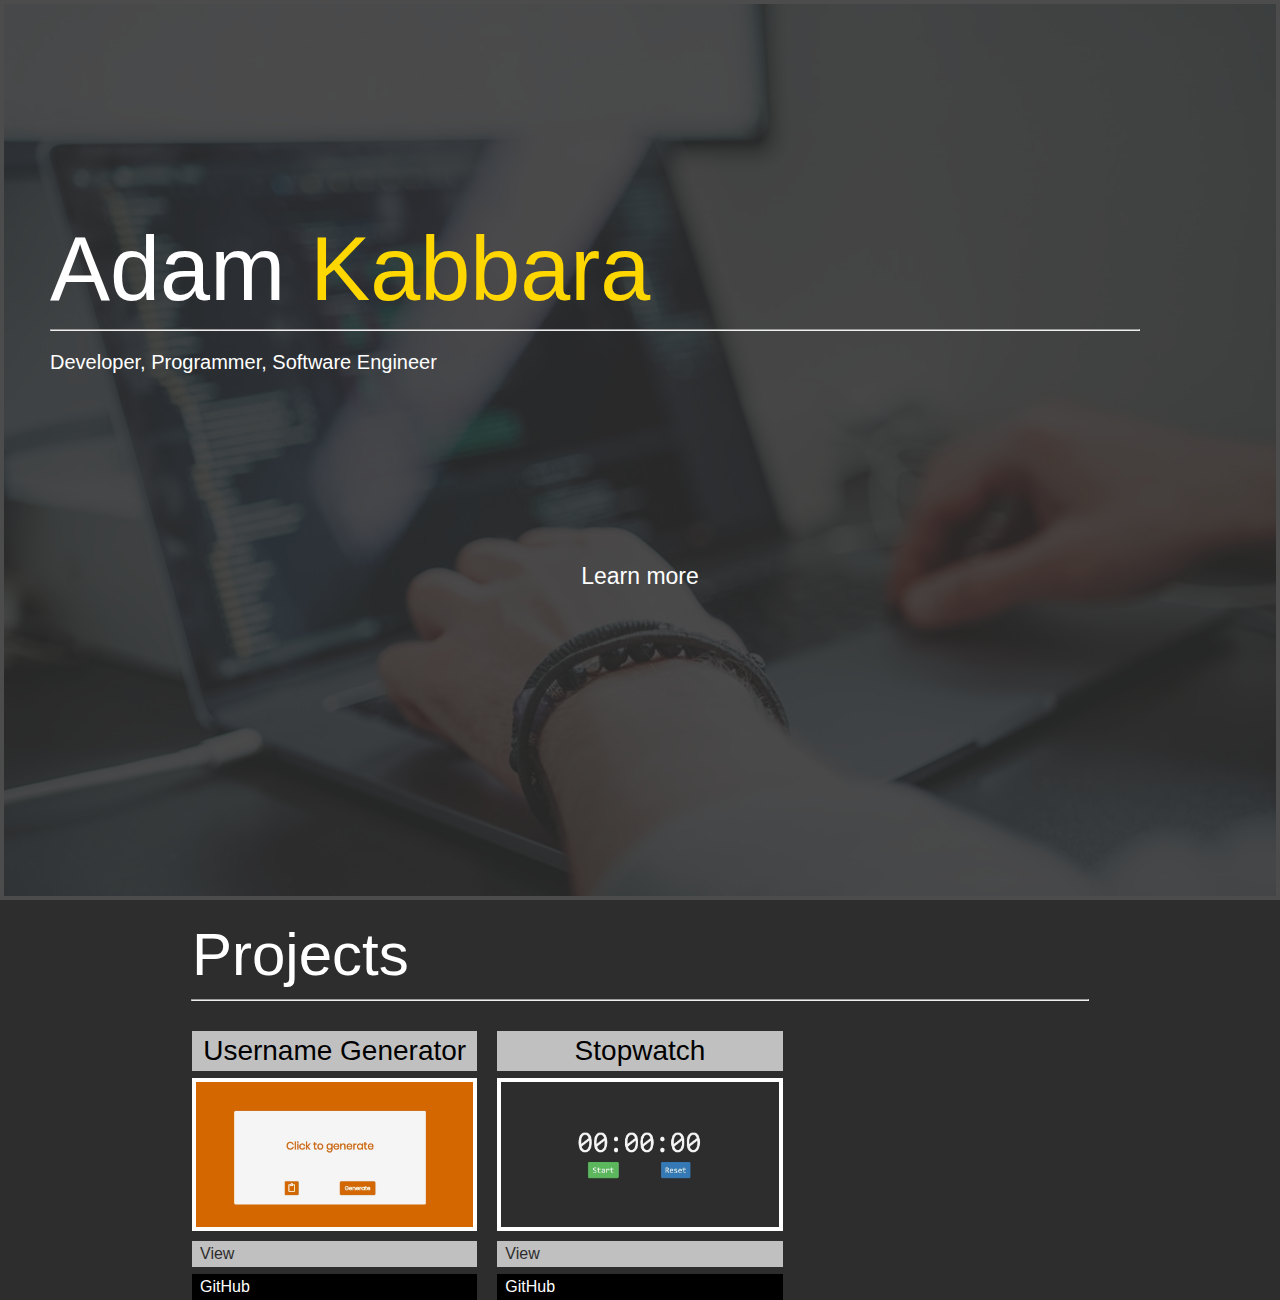
==== commit a71db3b0: "Update index.html" ====
--- a/index.html
+++ b/index.html
@@ -4,7 +4,7 @@
 <head>
   <meta charset="utf-8">
   <meta name="viewport" content="width=device-width, initial-scale=1.0">
-  <title>Portfolio</title>
+  <title>Portfolio - Adam Kabbara</title>
   <link rel="stylesheet" href="https://use.fontawesome.com/releases/v5.8.1/css/all.css" integrity="sha384-50oBUHEmvpQ+1lW4y57PTFmhCaXp0ML5d60M1M7uH2+nqUivzIebhndOJK28anvf" crossorigin="anonymous">
   <link rel="stylesheet" href="portfolio.css">
 
@@ -18,7 +18,7 @@
       <div id="name" >Adam <span id="name-span">Kabbara</span></div>
       <hr>
       <p id="dev">Developer, Programmer, Software Engineer</p>
-      <div id="symbol-div"><i class="fab fa-linkedin fa-2x symbols"></i><i class="fab fa-github fa-2x symbols"></i></div>
+      <div id="symbol-div"><i class="fab fa-linkedin fa-2x symbols" onclick="myhref('https://www.linkedin.com/in/adam-kabbara-042130198/');"></i><i class="fab fa-github fa-2x symbols" onclick="myhref('https://github.com/adamKabbara');"></i></div>
       
   </div>
 
@@ -36,17 +36,16 @@
     
     <div class="grid-elements">
       <div class="title-div">Username Generator</div>
-      <a class="imga" onclick="myhref('https://github.com/adamKabbara/Username-Generator');" ><img src="usergenimg.jpg" alt="" ></a>
+      <a class="imga" onclick="myhref('generator.html');" ><img src="usergenimg.JPG" alt="" ></a>
       <div class="view-div"  onclick="myhref('generator.html');"><i class="far fa-eye view symbs"></i> View</div>
       <div class="git-div" onclick="myhref('https://github.com/adamKabbara/Username-Generator');"><i class="fab fa-github symbs"></i> GitHub</div>
     </div>
     <div class="grid-elements">
       <div class="title-div" id="stop-view">Stopwatch</div>
-      <a class="imga"  onclick="myhref('https://github.com/adamKabbara/Username-Generator');"><img src="stopwatch.jpg" alt="" ></a>
+      <a class="imga"  onclick="myhref('stopwatch.html');"><img src="stopwatch.JPG" alt="" ></a>
       <div class="view-div" onclick="myhref('stopwatch.html');"><i class="far fa-eye view symbs"></i> View</div>
       <div class="git-div"  onclick="myhref('https://github.com/adamKabbara/Stopwatch');"><i class="fab fa-github symbs"></i> GitHub</div>
     </div>
-  
 
   </div>
     
--- a/portfolio.css
+++ b/portfolio.css
@@ -8,7 +8,7 @@
 }
 
 html{
-    scroll-behavior: smooth; 
+    scroll-behavior: smooth;
 }
 #boiler{
   background-color: rgba(45, 45, 45, 0.85); 
@@ -23,7 +23,7 @@
 
 #name{
     
-    color: blue;
+    color: white;
     font-size: 90px;
     margin-top: 17vw;
     padding-left: 50px;
@@ -116,7 +116,7 @@
     position: absolute;
     color: white;
     width: 100%;
-    overflow: hidden;
+    
    
 }
 
@@ -139,10 +139,10 @@
 .boundaries{
     margin: auto;
     width: 70vw;
-    height: 100%;
     display: grid;
     grid-gap: 20px ;
     grid-template-columns: 1fr 1fr 1fr;
+    height: 100%;
   }
 
 
@@ -157,13 +157,14 @@
   img{
     box-sizing: border-box;
     width: 100%;
-    min-height: 100%;
+    height: 100%;
+    
     border: 4px solid white;
-    
   }
  
   .imga{
-    max-height: 100%;
+    height: 100%;
+    
     margin-bottom: 10px;
     
   }
@@ -214,6 +215,7 @@
   font-size: 28px;
 }
 
+
   @media all and (max-width:1260px) {
    .boundaries{
     grid-template-columns: 1fr 1fr;
@@ -226,7 +228,6 @@
 
 
 
-
   @media all and (max-width:768px) {
      .boundaries{
        grid-template-columns: 1fr;
@@ -298,7 +299,12 @@
   width: 80%;
 }
 
-
+img{
+  min-height: 100%;
+}
+.imga{
+  max-height: 100%;
+}
 
 }
 
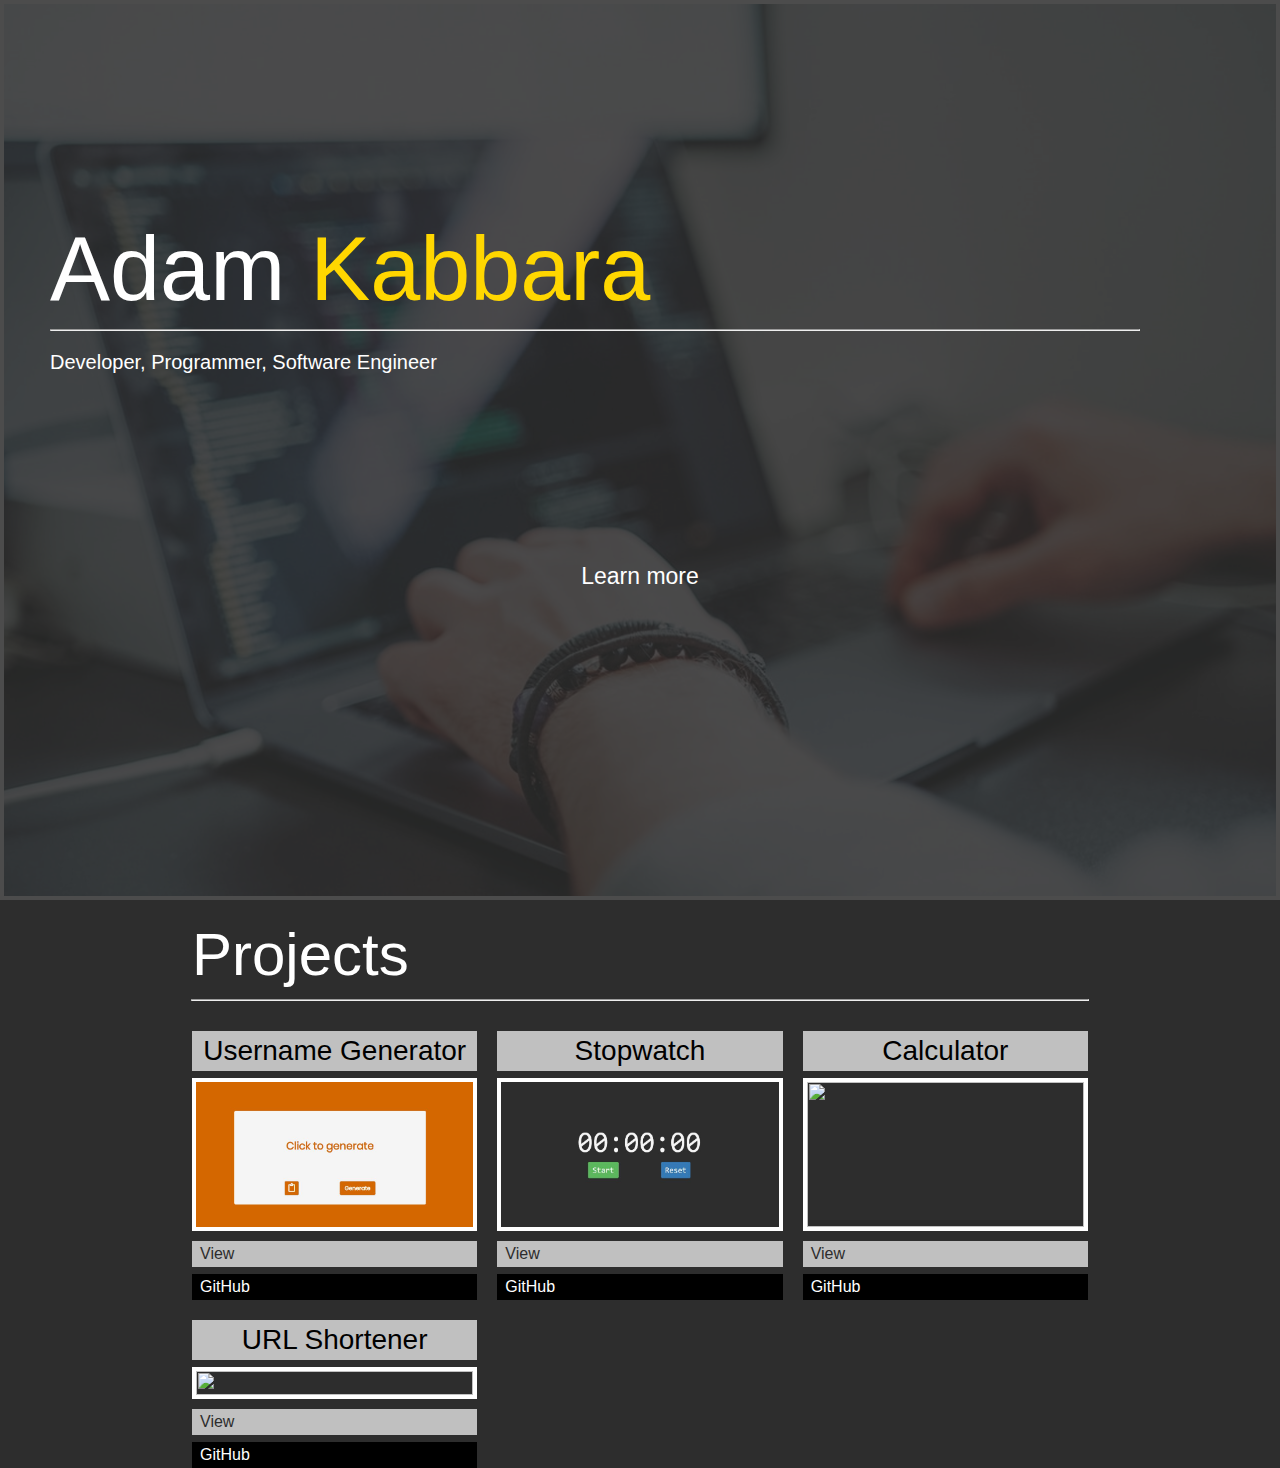
==== commit f47ed174: "Included calculator and url shortener projects." ====
--- a/index.html
+++ b/index.html
@@ -46,6 +46,18 @@
       <div class="view-div" onclick="myhref('stopwatch.html');"><i class="far fa-eye view symbs"></i> View</div>
       <div class="git-div"  onclick="myhref('https://github.com/adamKabbara/Stopwatch');"><i class="fab fa-github symbs"></i> GitHub</div>
     </div>
+    <div class="grid-elements">
+      <div class="title-div" id="stop-view">Calculator</div>
+      <a class="imga"  onclick="myhref('calculator.html');"><img src="calculator.JPG" alt="" ></a>
+      <div class="view-div" onclick="myhref('calculator.html');"><i class="far fa-eye view symbs"></i> View</div>
+      <div class="git-div"  onclick="myhref('https://github.com/adamKabbara/Calculator-React');"><i class="fab fa-github symbs"></i> GitHub</div>
+    </div>
+    <div class="grid-elements">
+      <div class="title-div" id="stop-view">URL Shortener</div>
+      <a class="imga"  onclick="myhref('https://cream-rowan-turkey.glitch.me');"><img src="shortener.JPG" alt="" ></a>
+      <div class="view-div" onclick="myhref('https://cream-rowan-turkey.glitch.me');"><i class="far fa-eye view symbs"></i> View</div>
+      <div class="git-div"  onclick="myhref('https://github.com/adamKabbara/URL-Shortener');"><i class="fab fa-github symbs"></i> GitHub</div>
+    </div>
 
   </div>
     
--- a/portfolio.css
+++ b/portfolio.css
@@ -142,7 +142,7 @@
     display: grid;
     grid-gap: 20px ;
     grid-template-columns: 1fr 1fr 1fr;
-    height: 100%;
+    
   }
 
 
@@ -157,19 +157,19 @@
   img{
     box-sizing: border-box;
     width: 100%;
-    height: 100%;
+    min-height: 100%;
     
     border: 4px solid white;
   }
  
   .imga{
-    height: 100%;
+    max-height: 100%;
     
     margin-bottom: 10px;
     
   }
 
-  
+
 
   .symbs{
     font-size: 1.1vw;
@@ -216,6 +216,26 @@
 }
 
 
+
+@media all and (min-width:780px) {
+  img{
+   
+  
+    height: 100%;
+    
+ 
+  }
+ 
+  .imga{
+   height: 100%;
+    
+  
+    
+  }
+ }
+  
+
+
   @media all and (max-width:1260px) {
    .boundaries{
     grid-template-columns: 1fr 1fr;
@@ -229,6 +249,7 @@
 
 
   @media all and (max-width:768px) {
+ 
      .boundaries{
        grid-template-columns: 1fr;
        width: 95%;
@@ -299,12 +320,6 @@
   width: 80%;
 }
 
-img{
-  min-height: 100%;
-}
-.imga{
-  max-height: 100%;
-}
 
 }
 
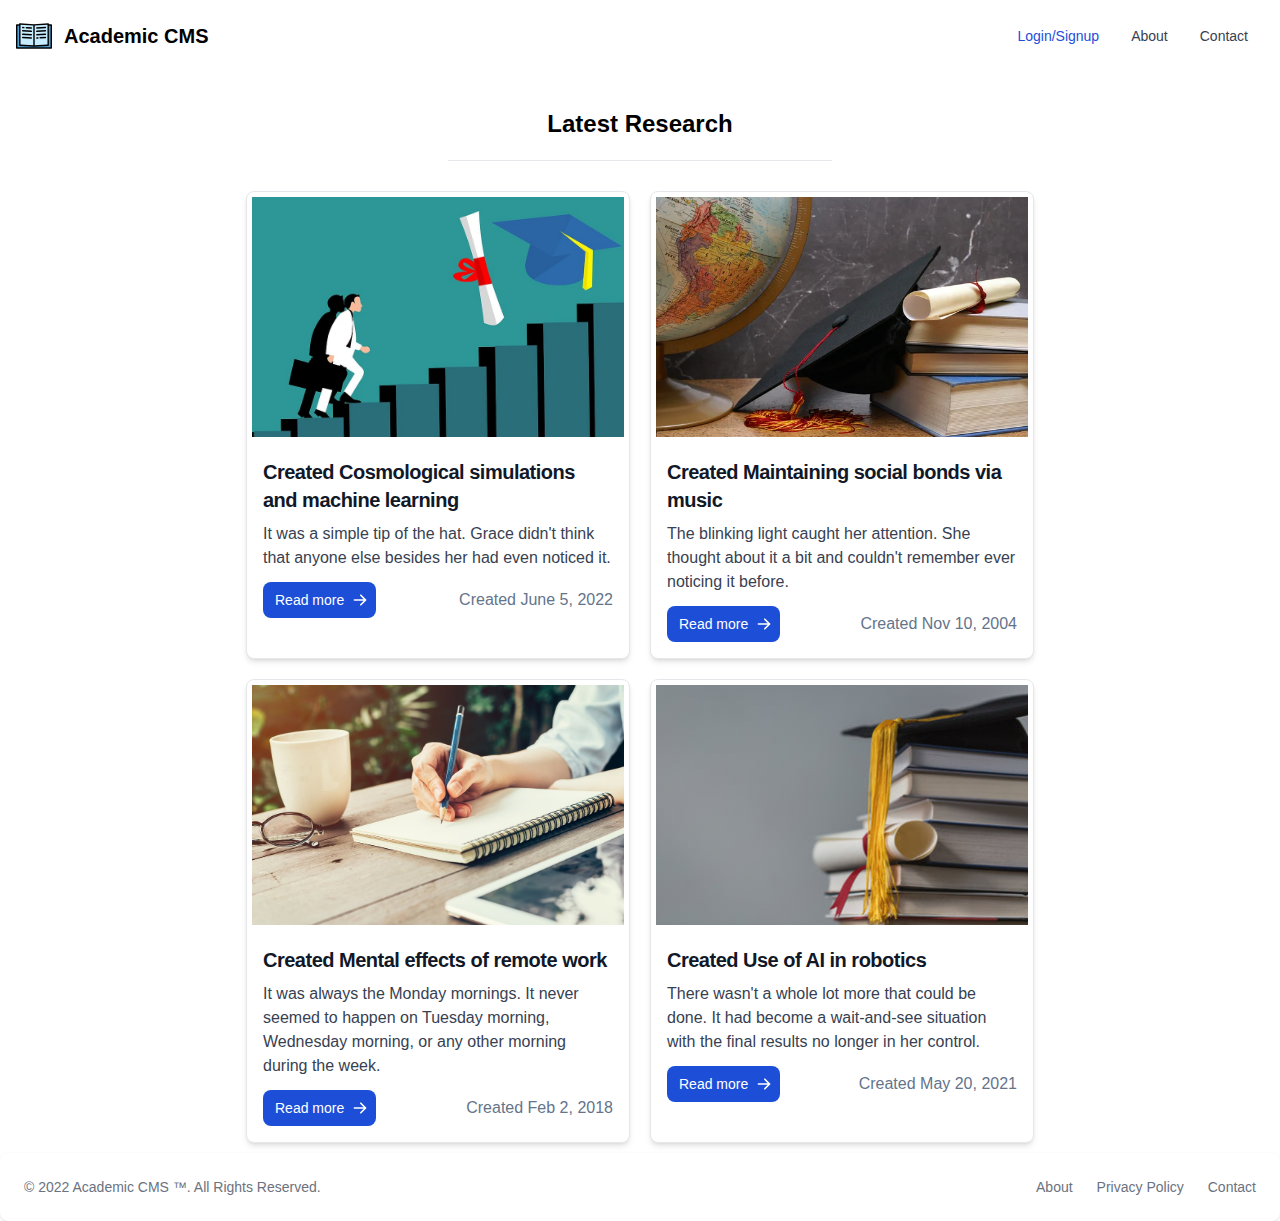
==== commit 2fd1f173: "config" ====
--- a/index.html
+++ b/index.html
@@ -1,73 +1 @@
-<!doctype html>
-
-<html lang="en">
-<head>
-  <meta charset="utf-8">
-  <meta name="viewport" content="width=device-width, initial-scale=1.0">
-  <title>Portfolio - Adam Kabbara</title>
-  <link rel="stylesheet" href="https://use.fontawesome.com/releases/v5.8.1/css/all.css" integrity="sha384-50oBUHEmvpQ+1lW4y57PTFmhCaXp0ML5d60M1M7uH2+nqUivzIebhndOJK28anvf" crossorigin="anonymous">
-  <link rel="stylesheet" href="portfolio.css">
-
-
-</head>
-
-<body>
-    <img id="img" src="boiler-photo.jpg">
-  <div id="boiler">
-      <div id="container">
-      <div id="name" >Adam <span id="name-span">Kabbara</span></div>
-      <hr>
-      <p id="dev">Developer, Programmer, Software Engineer</p>
-      <div id="symbol-div"><i class="fab fa-linkedin fa-2x symbols" onclick="myhref('https://www.linkedin.com/in/adam-kabbara-042130198/');"></i><i class="fab fa-github fa-2x symbols" onclick="myhref('https://github.com/adamKabbara');"></i></div>
-      
-  </div>
-
-    <div id="container-2">
-        <div id="learn">Learn more</div>
-        <div id="down"><a href="#project-page"><i id="down-spec" class="fas fa-chevron-circle-down "></i></a></div>
-    </div>
-</div>
-
- <div id="project-page">
-   <div id="project-title">Projects</div>
-   <hr id="hor">
-  <div class="boundaries">       
-
-    
-    <div class="grid-elements">
-      <div class="title-div">Username Generator</div>
-      <a class="imga" onclick="myhref('generator.html');" ><img src="usergenimg.JPG" alt="" ></a>
-      <div class="view-div"  onclick="myhref('generator.html');"><i class="far fa-eye view symbs"></i> View</div>
-      <div class="git-div" onclick="myhref('https://github.com/adamKabbara/Username-Generator');"><i class="fab fa-github symbs"></i> GitHub</div>
-    </div>
-    <div class="grid-elements">
-      <div class="title-div" id="stop-view">Stopwatch</div>
-      <a class="imga"  onclick="myhref('stopwatch.html');"><img src="stopwatch.JPG" alt="" ></a>
-      <div class="view-div" onclick="myhref('stopwatch.html');"><i class="far fa-eye view symbs"></i> View</div>
-      <div class="git-div"  onclick="myhref('https://github.com/adamKabbara/Stopwatch');"><i class="fab fa-github symbs"></i> GitHub</div>
-    </div>
-    <div class="grid-elements">
-      <div class="title-div" id="stop-view">Calculator</div>
-      <a class="imga"  onclick="myhref('calculator.html');"><img src="calculator.JPG" alt="" ></a>
-      <div class="view-div" onclick="myhref('calculator.html');"><i class="far fa-eye view symbs"></i> View</div>
-      <div class="git-div"  onclick="myhref('https://github.com/adamKabbara/Calculator-React');"><i class="fab fa-github symbs"></i> GitHub</div>
-    </div>
-    <div class="grid-elements">
-      <div class="title-div" id="stop-view">URL Shortener</div>
-      <a class="imga"  onclick="myhref('https://cream-rowan-turkey.glitch.me');"><img src="shortener.JPG" alt="" ></a>
-      <div class="view-div" onclick="myhref('https://cream-rowan-turkey.glitch.me');"><i class="far fa-eye view symbs"></i> View</div>
-      <div class="git-div"  onclick="myhref('https://github.com/adamKabbara/URL-Shortener');"><i class="fab fa-github symbs"></i> GitHub</div>
-    </div>
-
-  </div>
-    
-</div>
-   <script>
-      function myhref(web){
-        let a= document.createElement('a');
-a.target= '_blank';
-a.href= web;
-a.click();}
-   </script>
-</body>
-</html>
+<!DOCTYPE html><html><head><meta charSet="utf-8"/><meta name="viewport" content="width=device-width"/><meta name="next-head-count" content="2"/><link rel="preload" href="/_next/static/css/b280685f9611f00c.css" as="style"/><link rel="stylesheet" href="/_next/static/css/b280685f9611f00c.css" data-n-g=""/><noscript data-n-css=""></noscript><script defer="" nomodule="" src="/_next/static/chunks/polyfills-c67a75d1b6f99dc8.js"></script><script src="/_next/static/chunks/webpack-69bfa6990bb9e155.js" defer=""></script><script src="/_next/static/chunks/framework-4556c45dd113b893.js" defer=""></script><script src="/_next/static/chunks/main-18053c3f67c4d467.js" defer=""></script><script src="/_next/static/chunks/pages/_app-f3a69750345ee221.js" defer=""></script><script src="/_next/static/chunks/pages/index-2c5a7c7ececbbb0f.js" defer=""></script><script src="/_next/static/1eeyhKB_wtXJZIkctRHbT/_buildManifest.js" defer=""></script><script src="/_next/static/1eeyhKB_wtXJZIkctRHbT/_ssgManifest.js" defer=""></script></head><body><div id="__next"><div id="paper"><nav class="bg-white border-gray-200 px-2 sm:px-4 py-2.5 rounded dark:bg-gray-900 mb-7"><div class="container flex flex-wrap justify-between items-center mx-auto"><a href="" class="flex items-center"><img id="main-icon" src="/icons/icon4.svg" class="mr-3 h-6 sm:h-9" alt="Flowbite Logo"/><span class="self-center text-xl font-semibold whitespace-nowrap dark:text-white">Academic CMS</span></a><button data-collapse-toggle="navbar-default" type="button" class="inline-flex items-center p-2 ml-3 text-sm text-gray-500 rounded-lg md:hidden hover:bg-gray-100 focus:outline-none focus:ring-2 focus:ring-gray-200 dark:text-gray-400 dark:hover:bg-gray-700 dark:focus:ring-gray-600" aria-controls="navbar-default" aria-expanded="false"><span class="sr-only">Open main menu</span><svg class="w-6 h-6" aria-hidden="true" fill="currentColor" viewBox="0 0 20 20" xmlns="http://www.w3.org/2000/svg"><path fill-rule="evenodd" d="M3 5a1 1 0 011-1h12a1 1 0 110 2H4a1 1 0 01-1-1zM3 10a1 1 0 011-1h12a1 1 0 110 2H4a1 1 0 01-1-1zM3 15a1 1 0 011-1h12a1 1 0 110 2H4a1 1 0 01-1-1z" clip-rule="evenodd"></path></svg></button><div class="hidden w-full md:block md:w-auto" id="navbar-default"><ul class="flex flex-col p-4 mt-4 bg-gray-50 rounded-lg border border-gray-100 md:flex-row md:space-x-8 md:mt-0 md:text-sm md:font-medium md:border-0 md:bg-white dark:bg-gray-800 md:dark:bg-gray-900 dark:border-gray-700"><li><a href="#" class="block py-2 pr-4 pl-3 text-white bg-blue-700 rounded md:bg-transparent md:text-blue-700 md:p-0 dark:text-white" aria-current="page">Login/Signup</a></li><li><a href="#" class="block py-2 pr-4 pl-3 text-gray-700 rounded hover:bg-gray-100 md:hover:bg-transparent md:border-0 md:hover:text-blue-700 md:p-0 dark:text-gray-400 md:dark:hover:text-white dark:hover:bg-gray-700 dark:hover:text-white md:dark:hover:bg-transparent">About</a></li><li><a href="#" class="block py-2 pr-4 pl-3 text-gray-700 rounded hover:bg-gray-100 md:hover:bg-transparent md:border-0 md:hover:text-blue-700 md:p-0 dark:text-gray-400 md:dark:hover:text-white dark:hover:bg-gray-700 dark:hover:text-white md:dark:hover:bg-transparent">Contact</a></li></ul></div></div></nav><main><div><div id="main-content" class=""><h1 class="text-2xl pb-5 pt-2 font-bold m-auto">Latest Research</h1><hr class="pb-5 w-96 m-auto"/><div class="posts"><div class="max-w-sm bg-white rounded-lg border border-gray-200 shadow-md dark:bg-gray-800 dark:border-gray-700 m-2.5"><a href="/blog/Cosmological%20simulations%20and%20machine%20learning"><img class="thumbnail" src="/images/image1.jpg" alt="thumbnail"/></a><div class="p-4"><a href="#"><h5 class="mb-2 text-xl font-bold tracking-tight text-gray-900 dark:text-white">Created <!-- -->Cosmological simulations and machine learning</h5></a><p class="mb-3 font-normal text-gray-700 dark:text-gray-400">It was a simple tip of the hat. Grace didn&#x27;t think that anyone else besides her had even noticed it.</p><div class="flex justify-between"><a href="#" class="inline-flex items-center py-2 px-3 text-sm font-medium text-center text-white bg-blue-700 rounded-lg hover:bg-blue-800 focus:ring-4 focus:outline-none focus:ring-blue-300 dark:bg-blue-600 dark:hover:bg-blue-700 dark:focus:ring-blue-800">Read more<svg aria-hidden="true" class="ml-2 -mr-1 w-4 h-4" fill="currentColor" viewBox="0 0 20 20" xmlns="http://www.w3.org/2000/svg"><path fill-rule="evenodd" d="M10.293 3.293a1 1 0 011.414 0l6 6a1 1 0 010 1.414l-6 6a1 1 0 01-1.414-1.414L14.586 11H3a1 1 0 110-2h11.586l-4.293-4.293a1 1 0 010-1.414z" clip-rule="evenodd"></path></svg></a><p class="leading-9 text-slate-500">Created <!-- -->June 5, 2022</p></div></div></div><div class="max-w-sm bg-white rounded-lg border border-gray-200 shadow-md dark:bg-gray-800 dark:border-gray-700 m-2.5"><a href="/blog/Maintaining%20social%20bonds%20via%20music"><img class="thumbnail" src="/images/image2.jpg" alt="thumbnail"/></a><div class="p-4"><a href="#"><h5 class="mb-2 text-xl font-bold tracking-tight text-gray-900 dark:text-white">Created <!-- -->Maintaining social bonds via music</h5></a><p class="mb-3 font-normal text-gray-700 dark:text-gray-400">The blinking light caught her attention. She thought about it a bit and couldn&#x27;t remember ever noticing it before.</p><div class="flex justify-between"><a href="#" class="inline-flex items-center py-2 px-3 text-sm font-medium text-center text-white bg-blue-700 rounded-lg hover:bg-blue-800 focus:ring-4 focus:outline-none focus:ring-blue-300 dark:bg-blue-600 dark:hover:bg-blue-700 dark:focus:ring-blue-800">Read more<svg aria-hidden="true" class="ml-2 -mr-1 w-4 h-4" fill="currentColor" viewBox="0 0 20 20" xmlns="http://www.w3.org/2000/svg"><path fill-rule="evenodd" d="M10.293 3.293a1 1 0 011.414 0l6 6a1 1 0 010 1.414l-6 6a1 1 0 01-1.414-1.414L14.586 11H3a1 1 0 110-2h11.586l-4.293-4.293a1 1 0 010-1.414z" clip-rule="evenodd"></path></svg></a><p class="leading-9 text-slate-500">Created <!-- -->Nov 10, 2004</p></div></div></div><div class="max-w-sm bg-white rounded-lg border border-gray-200 shadow-md dark:bg-gray-800 dark:border-gray-700 m-2.5"><a href="/blog/Mental%20effects%20of%20remote%20work"><img class="thumbnail" src="/images/image3.jpg" alt="thumbnail"/></a><div class="p-4"><a href="#"><h5 class="mb-2 text-xl font-bold tracking-tight text-gray-900 dark:text-white">Created <!-- -->Mental effects of remote work</h5></a><p class="mb-3 font-normal text-gray-700 dark:text-gray-400">It was always the Monday mornings. It never seemed to happen on Tuesday morning, Wednesday morning, or any other morning during the week.</p><div class="flex justify-between"><a href="#" class="inline-flex items-center py-2 px-3 text-sm font-medium text-center text-white bg-blue-700 rounded-lg hover:bg-blue-800 focus:ring-4 focus:outline-none focus:ring-blue-300 dark:bg-blue-600 dark:hover:bg-blue-700 dark:focus:ring-blue-800">Read more<svg aria-hidden="true" class="ml-2 -mr-1 w-4 h-4" fill="currentColor" viewBox="0 0 20 20" xmlns="http://www.w3.org/2000/svg"><path fill-rule="evenodd" d="M10.293 3.293a1 1 0 011.414 0l6 6a1 1 0 010 1.414l-6 6a1 1 0 01-1.414-1.414L14.586 11H3a1 1 0 110-2h11.586l-4.293-4.293a1 1 0 010-1.414z" clip-rule="evenodd"></path></svg></a><p class="leading-9 text-slate-500">Created <!-- -->Feb 2, 2018</p></div></div></div><div class="max-w-sm bg-white rounded-lg border border-gray-200 shadow-md dark:bg-gray-800 dark:border-gray-700 m-2.5"><a href="/blog/Use%20of%20AI%20in%20robotics"><img class="thumbnail" src="/images/image4.jpg" alt="thumbnail"/></a><div class="p-4"><a href="#"><h5 class="mb-2 text-xl font-bold tracking-tight text-gray-900 dark:text-white">Created <!-- -->Use of AI in robotics</h5></a><p class="mb-3 font-normal text-gray-700 dark:text-gray-400">There wasn&#x27;t a whole lot more that could be done. It had become a wait-and-see situation with the final results no longer in her control.</p><div class="flex justify-between"><a href="#" class="inline-flex items-center py-2 px-3 text-sm font-medium text-center text-white bg-blue-700 rounded-lg hover:bg-blue-800 focus:ring-4 focus:outline-none focus:ring-blue-300 dark:bg-blue-600 dark:hover:bg-blue-700 dark:focus:ring-blue-800">Read more<svg aria-hidden="true" class="ml-2 -mr-1 w-4 h-4" fill="currentColor" viewBox="0 0 20 20" xmlns="http://www.w3.org/2000/svg"><path fill-rule="evenodd" d="M10.293 3.293a1 1 0 011.414 0l6 6a1 1 0 010 1.414l-6 6a1 1 0 01-1.414-1.414L14.586 11H3a1 1 0 110-2h11.586l-4.293-4.293a1 1 0 010-1.414z" clip-rule="evenodd"></path></svg></a><p class="leading-9 text-slate-500">Created <!-- -->May 20, 2021</p></div></div></div></div></div></div></main><footer class="p-4 bg-white rounded-lg shadow md:flex md:items-center md:justify-between md:p-6 dark:bg-gray-900"><span class="text-sm text-gray-500 sm:text-center dark:text-gray-400">© 2022<!-- --> <a href="https://flowbite.com/" class="hover:underline">Academic CMS ™</a>. All Rights Reserved.</span><ul class="flex flex-wrap items-center mt-3 text-sm text-gray-500 dark:text-gray-400 sm:mt-0"><li><a href="#" class="mr-4 hover:underline md:mr-6 ">About</a></li><li><a href="#" class="mr-4 hover:underline md:mr-6">Privacy Policy</a></li><li><a href="#" class="hover:underline">Contact</a></li></ul></footer></div></div><script id="__NEXT_DATA__" type="application/json">{"props":{"pageProps":{"posts":[{"slug":"Cosmological simulations and machine learning","frontmatter":{"title":"Cosmological simulations and machine learning","date":"June 5, 2022","thumbnail":"/images/image1.jpg","excerpt":"It was a simple tip of the hat. Grace didn't think that anyone else besides her had even noticed it."}},{"slug":"Maintaining social bonds via music","frontmatter":{"title":"Maintaining social bonds via music","date":"Nov 10, 2004","thumbnail":"/images/image2.jpg","excerpt":"The blinking light caught her attention. She thought about it a bit and couldn't remember ever noticing it before."}},{"slug":"Mental effects of remote work","frontmatter":{"title":"Mental effects of remote work","date":"Feb 2, 2018","thumbnail":"/images/image3.jpg","excerpt":"It was always the Monday mornings. It never seemed to happen on Tuesday morning, Wednesday morning, or any other morning during the week."}},{"slug":"Use of AI in robotics","frontmatter":{"title":"Use of AI in robotics","date":"May 20, 2021","thumbnail":"/images/image4.jpg","excerpt":"There wasn't a whole lot more that could be done. It had become a wait-and-see situation with the final results no longer in her control."}}]},"__N_SSG":true},"page":"/","query":{},"buildId":"1eeyhKB_wtXJZIkctRHbT","isFallback":false,"gsp":true,"scriptLoader":[]}</script></body></html>--- a/_next/static/css/b280685f9611f00c.css
+++ b/_next/static/css/b280685f9611f00c.css
@@ -0,0 +1,3 @@
+/*
+! tailwindcss v3.2.1 | MIT License | https://tailwindcss.com
+*/*,:after,:before{box-sizing:border-box;border:0 solid #e5e7eb}:after,:before{--tw-content:""}html{line-height:1.5;-webkit-text-size-adjust:100%;-moz-tab-size:4;-o-tab-size:4;tab-size:4;font-family:ui-sans-serif,system-ui,-apple-system,BlinkMacSystemFont,Segoe UI,Roboto,Helvetica Neue,Arial,Noto Sans,sans-serif,Apple Color Emoji,Segoe UI Emoji,Segoe UI Symbol,Noto Color Emoji}body{margin:0;line-height:inherit}hr{height:0;color:inherit;border-top-width:1px}abbr:where([title]){-webkit-text-decoration:underline dotted;text-decoration:underline dotted}h1,h2,h3,h4,h5,h6{font-size:inherit;font-weight:inherit}a{text-decoration:inherit}b,strong{font-weight:bolder}code,kbd,pre,samp{font-family:ui-monospace,SFMono-Regular,Menlo,Monaco,Consolas,Liberation Mono,Courier New,monospace;font-size:1em}small{font-size:80%}sub,sup{font-size:75%;line-height:0;position:relative;vertical-align:baseline}sub{bottom:-.25em}sup{top:-.5em}table{text-indent:0;border-color:inherit;border-collapse:collapse}button,input,optgroup,select,textarea{font-family:inherit;font-size:100%;font-weight:inherit;line-height:inherit;color:inherit;margin:0;padding:0}button,select{text-transform:none}[type=button],[type=reset],[type=submit],button{-webkit-appearance:button;background-color:transparent;background-image:none}:-moz-focusring{outline:auto}:-moz-ui-invalid{box-shadow:none}progress{vertical-align:baseline}::-webkit-inner-spin-button,::-webkit-outer-spin-button{height:auto}[type=search]{-webkit-appearance:textfield;outline-offset:-2px}::-webkit-search-decoration{-webkit-appearance:none}::-webkit-file-upload-button{-webkit-appearance:button;font:inherit}summary{display:list-item}blockquote,dd,dl,figure,h1,h2,h3,h4,h5,h6,hr,p,pre{margin:0}fieldset{margin:0}fieldset,legend{padding:0}menu,ol,ul{list-style:none;margin:0;padding:0}textarea{resize:vertical}input::-moz-placeholder,textarea::-moz-placeholder{opacity:1;color:#9ca3af}input::placeholder,textarea::placeholder{opacity:1;color:#9ca3af}[role=button],button{cursor:pointer}:disabled{cursor:default}audio,canvas,embed,iframe,img,object,svg,video{display:block;vertical-align:middle}img,video{max-width:100%;height:auto}[hidden]{display:none}*,:after,:before{--tw-border-spacing-x:0;--tw-border-spacing-y:0;--tw-translate-x:0;--tw-translate-y:0;--tw-rotate:0;--tw-skew-x:0;--tw-skew-y:0;--tw-scale-x:1;--tw-scale-y:1;--tw-pan-x: ;--tw-pan-y: ;--tw-pinch-zoom: ;--tw-scroll-snap-strictness:proximity;--tw-ordinal: ;--tw-slashed-zero: ;--tw-numeric-figure: ;--tw-numeric-spacing: ;--tw-numeric-fraction: ;--tw-ring-inset: ;--tw-ring-offset-width:0px;--tw-ring-offset-color:#fff;--tw-ring-color:rgba(59,130,246,.5);--tw-ring-offset-shadow:0 0 #0000;--tw-ring-shadow:0 0 #0000;--tw-shadow:0 0 #0000;--tw-shadow-colored:0 0 #0000;--tw-blur: ;--tw-brightness: ;--tw-contrast: ;--tw-grayscale: ;--tw-hue-rotate: ;--tw-invert: ;--tw-saturate: ;--tw-sepia: ;--tw-drop-shadow: ;--tw-backdrop-blur: ;--tw-backdrop-brightness: ;--tw-backdrop-contrast: ;--tw-backdrop-grayscale: ;--tw-backdrop-hue-rotate: ;--tw-backdrop-invert: ;--tw-backdrop-opacity: ;--tw-backdrop-saturate: ;--tw-backdrop-sepia: }::backdrop{--tw-border-spacing-x:0;--tw-border-spacing-y:0;--tw-translate-x:0;--tw-translate-y:0;--tw-rotate:0;--tw-skew-x:0;--tw-skew-y:0;--tw-scale-x:1;--tw-scale-y:1;--tw-pan-x: ;--tw-pan-y: ;--tw-pinch-zoom: ;--tw-scroll-snap-strictness:proximity;--tw-ordinal: ;--tw-slashed-zero: ;--tw-numeric-figure: ;--tw-numeric-spacing: ;--tw-numeric-fraction: ;--tw-ring-inset: ;--tw-ring-offset-width:0px;--tw-ring-offset-color:#fff;--tw-ring-color:rgba(59,130,246,.5);--tw-ring-offset-shadow:0 0 #0000;--tw-ring-shadow:0 0 #0000;--tw-shadow:0 0 #0000;--tw-shadow-colored:0 0 #0000;--tw-blur: ;--tw-brightness: ;--tw-contrast: ;--tw-grayscale: ;--tw-hue-rotate: ;--tw-invert: ;--tw-saturate: ;--tw-sepia: ;--tw-drop-shadow: ;--tw-backdrop-blur: ;--tw-backdrop-brightness: ;--tw-backdrop-contrast: ;--tw-backdrop-grayscale: ;--tw-backdrop-hue-rotate: ;--tw-backdrop-invert: ;--tw-backdrop-opacity: ;--tw-backdrop-saturate: ;--tw-backdrop-sepia: }.container{width:100%}@media (min-width:640px){.container{max-width:640px}}@media (min-width:768px){.container{max-width:768px}}@media (min-width:1024px){.container{max-width:1024px}}@media (min-width:1280px){.container{max-width:1280px}}@media (min-width:1536px){.container{max-width:1536px}}.prose-base{font-size:1rem;line-height:1.75}.prose-base :where(p):not(:where([class~=not-prose] *)){margin-top:1.25em;margin-bottom:1.25em}.prose-base :where([class~=lead]):not(:where([class~=not-prose] *)){font-size:1.25em;line-height:1.6;margin-top:1.2em;margin-bottom:1.2em}.prose-base :where(blockquote):not(:where([class~=not-prose] *)){margin-top:1.6em;margin-bottom:1.6em;padding-left:1em}.prose-base :where(h1):not(:where([class~=not-prose] *)){font-size:2.25em;margin-top:0;margin-bottom:.8888889em;line-height:1.1111111}.prose-base :where(h2):not(:where([class~=not-prose] *)){font-size:1.5em;margin-top:2em;margin-bottom:1em;line-height:1.3333333}.prose-base :where(h3):not(:where([class~=not-prose] *)){font-size:1.25em;margin-top:1.6em;margin-bottom:.6em;line-height:1.6}.prose-base :where(h4):not(:where([class~=not-prose] *)){margin-top:1.5em;margin-bottom:.5em;line-height:1.5}.prose-base :where(img):not(:where([class~=not-prose] *)){margin-top:2em;margin-bottom:2em}.prose-base :where(video):not(:where([class~=not-prose] *)){margin-top:2em;margin-bottom:2em}.prose-base :where(figure):not(:where([class~=not-prose] *)){margin-top:2em;margin-bottom:2em}.prose-base :where(figure>*):not(:where([class~=not-prose] *)){margin-top:0;margin-bottom:0}.prose-base :where(figcaption):not(:where([class~=not-prose] *)){font-size:.875em;line-height:1.4285714;margin-top:.8571429em}.prose-base :where(code):not(:where([class~=not-prose] *)){font-size:.875em}.prose-base :where(h2 code):not(:where([class~=not-prose] *)){font-size:.875em}.prose-base :where(h3 code):not(:where([class~=not-prose] *)){font-size:.9em}.prose-base :where(pre):not(:where([class~=not-prose] *)){font-size:.875em;line-height:1.7142857;margin-top:1.7142857em;margin-bottom:1.7142857em;border-radius:.375rem;padding:.8571429em 1.1428571em}.prose-base :where(ol):not(:where([class~=not-prose] *)){margin-top:1.25em;margin-bottom:1.25em;padding-left:1.625em}.prose-base :where(ul):not(:where([class~=not-prose] *)){margin-top:1.25em;margin-bottom:1.25em;padding-left:1.625em}.prose-base :where(li):not(:where([class~=not-prose] *)){margin-top:.5em;margin-bottom:.5em}.prose-base :where(ol>li):not(:where([class~=not-prose] *)){padding-left:.375em}.prose-base :where(ul>li):not(:where([class~=not-prose] *)){padding-left:.375em}.prose-base :where(.prose>ul>li p):not(:where([class~=not-prose] *)){margin-top:.75em;margin-bottom:.75em}.prose-base :where(.prose>ul>li>:first-child):not(:where([class~=not-prose] *)){margin-top:1.25em}.prose-base :where(.prose>ul>li>:last-child):not(:where([class~=not-prose] *)){margin-bottom:1.25em}.prose-base :where(.prose>ol>li>:first-child):not(:where([class~=not-prose] *)){margin-top:1.25em}.prose-base :where(.prose>ol>li>:last-child):not(:where([class~=not-prose] *)){margin-bottom:1.25em}.prose-base :where(ul ul,ul ol,ol ul,ol ol):not(:where([class~=not-prose] *)){margin-top:.75em;margin-bottom:.75em}.prose-base :where(hr):not(:where([class~=not-prose] *)){margin-top:3em;margin-bottom:3em}.prose-base :where(hr+*):not(:where([class~=not-prose] *)){margin-top:0}.prose-base :where(h2+*):not(:where([class~=not-prose] *)){margin-top:0}.prose-base :where(h3+*):not(:where([class~=not-prose] *)){margin-top:0}.prose-base :where(h4+*):not(:where([class~=not-prose] *)){margin-top:0}.prose-base :where(table):not(:where([class~=not-prose] *)){font-size:.875em;line-height:1.7142857}.prose-base :where(thead th):not(:where([class~=not-prose] *)){padding-right:.5714286em;padding-bottom:.5714286em;padding-left:.5714286em}.prose-base :where(thead th:first-child):not(:where([class~=not-prose] *)){padding-left:0}.prose-base :where(thead th:last-child):not(:where([class~=not-prose] *)){padding-right:0}.prose-base :where(tbody td,tfoot td):not(:where([class~=not-prose] *)){padding:.5714286em}.prose-base :where(tbody td:first-child,tfoot td:first-child):not(:where([class~=not-prose] *)){padding-left:0}.prose-base :where(tbody td:last-child,tfoot td:last-child):not(:where([class~=not-prose] *)){padding-right:0}.prose-base :where(.prose>:first-child):not(:where([class~=not-prose] *)){margin-top:0}.prose-base :where(.prose>:last-child):not(:where([class~=not-prose] *)){margin-bottom:0}.sr-only{width:1px;height:1px;padding:0;margin:-1px;overflow:hidden;clip:rect(0,0,0,0);white-space:nowrap;border-width:0}.absolute,.sr-only{position:absolute}.m-auto{margin:auto}.m-2\.5{margin:.625rem}.m-2{margin:.5rem}.mx-auto{margin-left:auto;margin-right:auto}.mt-3{margin-top:.75rem}.mr-4{margin-right:1rem}.mb-7{margin-bottom:1.75rem}.mr-3{margin-right:.75rem}.ml-3{margin-left:.75rem}.mt-4{margin-top:1rem}.mb-2{margin-bottom:.5rem}.mb-3{margin-bottom:.75rem}.ml-2{margin-left:.5rem}.-mr-1{margin-right:-.25rem}.block{display:block}.flex{display:flex}.inline-flex{display:inline-flex}.hidden{display:none}.h-6{height:1.5rem}.h-4{height:1rem}.w-96{width:24rem}.w-6{width:1.5rem}.w-full{width:100%}.w-4{width:1rem}.max-w-sm{max-width:24rem}.max-w-none{max-width:none}.flex-col{flex-direction:column}.flex-wrap{flex-wrap:wrap}.items-center{align-items:center}.justify-between{justify-content:space-between}.self-center{align-self:center}.whitespace-nowrap{white-space:nowrap}.rounded-lg{border-radius:.5rem}.rounded{border-radius:.25rem}.border{border-width:1px}.border-gray-200{--tw-border-opacity:1;border-color:rgb(229 231 235/var(--tw-border-opacity))}.border-gray-100{--tw-border-opacity:1;border-color:rgb(243 244 246/var(--tw-border-opacity))}.bg-white{--tw-bg-opacity:1;background-color:rgb(255 255 255/var(--tw-bg-opacity))}.bg-gray-50{--tw-bg-opacity:1;background-color:rgb(249 250 251/var(--tw-bg-opacity))}.bg-blue-700{--tw-bg-opacity:1;background-color:rgb(29 78 216/var(--tw-bg-opacity))}.object-cover{-o-object-fit:cover;object-fit:cover}.p-4{padding:1rem}.p-2{padding:.5rem}.p-5{padding:1.25rem}.px-2{padding-left:.5rem;padding-right:.5rem}.py-2\.5{padding-top:.625rem;padding-bottom:.625rem}.py-2{padding-top:.5rem;padding-bottom:.5rem}.px-3{padding-left:.75rem;padding-right:.75rem}.pb-5{padding-bottom:1.25rem}.pt-2{padding-top:.5rem}.pr-4{padding-right:1rem}.pl-3{padding-left:.75rem}.pt-1{padding-top:.25rem}.pt-10{padding-top:2.5rem}.pb-10{padding-bottom:2.5rem}.text-center{text-align:center}.text-2xl{font-size:1.5rem;line-height:2rem}.text-sm{font-size:.875rem;line-height:1.25rem}.text-xl{font-size:1.25rem;line-height:1.75rem}.text-4xl{font-size:2.25rem;line-height:2.5rem}.text-lg{font-size:1.125rem;line-height:1.75rem}.font-bold{font-weight:700}.font-semibold{font-weight:600}.font-normal{font-weight:400}.font-medium{font-weight:500}.leading-9{line-height:2.25rem}.tracking-tight{letter-spacing:-.025em}.text-gray-500{--tw-text-opacity:1;color:rgb(107 114 128/var(--tw-text-opacity))}.text-white{--tw-text-opacity:1;color:rgb(255 255 255/var(--tw-text-opacity))}.text-gray-700{--tw-text-opacity:1;color:rgb(55 65 81/var(--tw-text-opacity))}.text-gray-900{--tw-text-opacity:1;color:rgb(17 24 39/var(--tw-text-opacity))}.text-slate-500{--tw-text-opacity:1;color:rgb(100 116 139/var(--tw-text-opacity))}.shadow{--tw-shadow:0 1px 3px 0 rgba(0,0,0,.1),0 1px 2px -1px rgba(0,0,0,.1);--tw-shadow-colored:0 1px 3px 0 var(--tw-shadow-color),0 1px 2px -1px var(--tw-shadow-color)}.shadow,.shadow-md{box-shadow:var(--tw-ring-offset-shadow,0 0 #0000),var(--tw-ring-shadow,0 0 #0000),var(--tw-shadow)}.shadow-md{--tw-shadow:0 4px 6px -1px rgba(0,0,0,.1),0 2px 4px -2px rgba(0,0,0,.1);--tw-shadow-colored:0 4px 6px -1px var(--tw-shadow-color),0 2px 4px -2px var(--tw-shadow-color)}body,html{padding:0;margin:0;font-family:-apple-system,BlinkMacSystemFont,Segoe UI,Roboto,Oxygen,Ubuntu,Cantarell,Fira Sans,Droid Sans,Helvetica Neue,sans-serif;box-sizing:border-box;overscroll-behavior:none}a{color:inherit;text-decoration:none}*{box-sizing:border-box}#__next,:root,body{height:100%;margin:0;padding:0;width:100%}#paper{height:100%;width:100%}#paper,main{flex:1}#main-content,#paper,main{display:flex;flex-direction:column}#main-content{max-width:900px;margin:auto}.posts{display:flex;flex-direction:row;max-width:1200px;flex-wrap:wrap;justify-content:center}.thumbnail{width:400px;height:250px;-o-object-fit:cover;object-fit:cover;padding:5px;cursor:pointer}.thumbnail:hover{opacity:.5}hr{max-width:80%}#slug-main-container{max-width:900px;margin:auto auto 50px}.topic-image{width:700px;height:500px}@media only screen and (max-width:580px){.topic-image{height:400px}}@media only screen and (max-width:430px){.topic-image{height:300px}#post-title{font-size:34px}}#main{width:100%}@media (prefers-color-scheme:dark){html{color-scheme:dark}body{color:#fff;background:#1e293b}}@media only screen and (max-width:500px){#main-icon{height:40px}}.hover\:bg-gray-100:hover{--tw-bg-opacity:1;background-color:rgb(243 244 246/var(--tw-bg-opacity))}.hover\:bg-blue-800:hover{--tw-bg-opacity:1;background-color:rgb(30 64 175/var(--tw-bg-opacity))}.hover\:underline:hover{text-decoration-line:underline}.focus\:outline-none:focus{outline:2px solid transparent;outline-offset:2px}.focus\:ring-2:focus{--tw-ring-offset-shadow:var(--tw-ring-inset) 0 0 0 var(--tw-ring-offset-width) var(--tw-ring-offset-color);--tw-ring-shadow:var(--tw-ring-inset) 0 0 0 calc(2px + var(--tw-ring-offset-width)) var(--tw-ring-color)}.focus\:ring-2:focus,.focus\:ring-4:focus{box-shadow:var(--tw-ring-offset-shadow),var(--tw-ring-shadow),var(--tw-shadow,0 0 #0000)}.focus\:ring-4:focus{--tw-ring-offset-shadow:var(--tw-ring-inset) 0 0 0 var(--tw-ring-offset-width) var(--tw-ring-offset-color);--tw-ring-shadow:var(--tw-ring-inset) 0 0 0 calc(4px + var(--tw-ring-offset-width)) var(--tw-ring-color)}.focus\:ring-gray-200:focus{--tw-ring-opacity:1;--tw-ring-color:rgb(229 231 235/var(--tw-ring-opacity))}.focus\:ring-blue-300:focus{--tw-ring-opacity:1;--tw-ring-color:rgb(147 197 253/var(--tw-ring-opacity))}.prose-headings\:text-white :is(:where(h1,h2,h3,h4,h5,h6,th):not(:where([class~=not-prose] *))){--tw-text-opacity:1;color:rgb(255 255 255/var(--tw-text-opacity))}.prose-h1\:text-3xl :is(:where(h1):not(:where([class~=not-prose] *))){font-size:1.875rem;line-height:2.25rem}.prose-p\:text-white :is(:where(p):not(:where([class~=not-prose] *))){--tw-text-opacity:1;color:rgb(255 255 255/var(--tw-text-opacity))}.prose-a\:text-white :is(:where(a):not(:where([class~=not-prose] *))){--tw-text-opacity:1;color:rgb(255 255 255/var(--tw-text-opacity))}.prose-strong\:text-white :is(:where(strong):not(:where([class~=not-prose] *))){--tw-text-opacity:1;color:rgb(255 255 255/var(--tw-text-opacity))}.prose-li\:text-white :is(:where(li):not(:where([class~=not-prose] *))){--tw-text-opacity:1;color:rgb(255 255 255/var(--tw-text-opacity))}@media (prefers-color-scheme:dark){.dark\:border-gray-700{--tw-border-opacity:1;border-color:rgb(55 65 81/var(--tw-border-opacity))}.dark\:bg-gray-900{--tw-bg-opacity:1;background-color:rgb(17 24 39/var(--tw-bg-opacity))}.dark\:bg-gray-800{--tw-bg-opacity:1;background-color:rgb(31 41 55/var(--tw-bg-opacity))}.dark\:bg-blue-600{--tw-bg-opacity:1;background-color:rgb(37 99 235/var(--tw-bg-opacity))}.dark\:text-gray-400{--tw-text-opacity:1;color:rgb(156 163 175/var(--tw-text-opacity))}.dark\:text-white{--tw-text-opacity:1;color:rgb(255 255 255/var(--tw-text-opacity))}.dark\:hover\:bg-gray-700:hover{--tw-bg-opacity:1;background-color:rgb(55 65 81/var(--tw-bg-opacity))}.dark\:hover\:bg-blue-700:hover{--tw-bg-opacity:1;background-color:rgb(29 78 216/var(--tw-bg-opacity))}.dark\:hover\:text-white:hover{--tw-text-opacity:1;color:rgb(255 255 255/var(--tw-text-opacity))}.dark\:focus\:ring-gray-600:focus{--tw-ring-opacity:1;--tw-ring-color:rgb(75 85 99/var(--tw-ring-opacity))}.dark\:focus\:ring-blue-800:focus{--tw-ring-opacity:1;--tw-ring-color:rgb(30 64 175/var(--tw-ring-opacity))}}@media (min-width:640px){.sm\:mt-0{margin-top:0}.sm\:h-9{height:2.25rem}.sm\:px-4{padding-left:1rem;padding-right:1rem}.sm\:text-center{text-align:center}}@media (min-width:768px){.md\:mr-6{margin-right:1.5rem}.md\:mt-0{margin-top:0}.md\:block{display:block}.md\:flex{display:flex}.md\:hidden{display:none}.md\:w-auto{width:auto}.md\:flex-row{flex-direction:row}.md\:items-center{align-items:center}.md\:justify-between{justify-content:space-between}.md\:space-x-8>:not([hidden])~:not([hidden]){--tw-space-x-reverse:0;margin-right:calc(2rem * var(--tw-space-x-reverse));margin-left:calc(2rem * calc(1 - var(--tw-space-x-reverse)))}.md\:border-0{border-width:0}.md\:bg-white{--tw-bg-opacity:1;background-color:rgb(255 255 255/var(--tw-bg-opacity))}.md\:bg-transparent{background-color:transparent}.md\:p-6{padding:1.5rem}.md\:p-0{padding:0}.md\:text-sm{font-size:.875rem;line-height:1.25rem}.md\:font-medium{font-weight:500}.md\:text-blue-700{--tw-text-opacity:1;color:rgb(29 78 216/var(--tw-text-opacity))}.md\:hover\:bg-transparent:hover{background-color:transparent}.md\:hover\:text-blue-700:hover{--tw-text-opacity:1;color:rgb(29 78 216/var(--tw-text-opacity))}@media (prefers-color-scheme:dark){.md\:dark\:bg-gray-900{--tw-bg-opacity:1;background-color:rgb(17 24 39/var(--tw-bg-opacity))}.md\:dark\:hover\:bg-transparent:hover{background-color:transparent}.md\:dark\:hover\:text-white:hover{--tw-text-opacity:1;color:rgb(255 255 255/var(--tw-text-opacity))}}}--- a/_next/static/css/b280685f9611f00c.css
+++ b/_next/static/css/b280685f9611f00c.css
@@ -0,0 +1,3 @@
+/*
+! tailwindcss v3.2.1 | MIT License | https://tailwindcss.com
+*/*,:after,:before{box-sizing:border-box;border:0 solid #e5e7eb}:after,:before{--tw-content:""}html{line-height:1.5;-webkit-text-size-adjust:100%;-moz-tab-size:4;-o-tab-size:4;tab-size:4;font-family:ui-sans-serif,system-ui,-apple-system,BlinkMacSystemFont,Segoe UI,Roboto,Helvetica Neue,Arial,Noto Sans,sans-serif,Apple Color Emoji,Segoe UI Emoji,Segoe UI Symbol,Noto Color Emoji}body{margin:0;line-height:inherit}hr{height:0;color:inherit;border-top-width:1px}abbr:where([title]){-webkit-text-decoration:underline dotted;text-decoration:underline dotted}h1,h2,h3,h4,h5,h6{font-size:inherit;font-weight:inherit}a{text-decoration:inherit}b,strong{font-weight:bolder}code,kbd,pre,samp{font-family:ui-monospace,SFMono-Regular,Menlo,Monaco,Consolas,Liberation Mono,Courier New,monospace;font-size:1em}small{font-size:80%}sub,sup{font-size:75%;line-height:0;position:relative;vertical-align:baseline}sub{bottom:-.25em}sup{top:-.5em}table{text-indent:0;border-color:inherit;border-collapse:collapse}button,input,optgroup,select,textarea{font-family:inherit;font-size:100%;font-weight:inherit;line-height:inherit;color:inherit;margin:0;padding:0}button,select{text-transform:none}[type=button],[type=reset],[type=submit],button{-webkit-appearance:button;background-color:transparent;background-image:none}:-moz-focusring{outline:auto}:-moz-ui-invalid{box-shadow:none}progress{vertical-align:baseline}::-webkit-inner-spin-button,::-webkit-outer-spin-button{height:auto}[type=search]{-webkit-appearance:textfield;outline-offset:-2px}::-webkit-search-decoration{-webkit-appearance:none}::-webkit-file-upload-button{-webkit-appearance:button;font:inherit}summary{display:list-item}blockquote,dd,dl,figure,h1,h2,h3,h4,h5,h6,hr,p,pre{margin:0}fieldset{margin:0}fieldset,legend{padding:0}menu,ol,ul{list-style:none;margin:0;padding:0}textarea{resize:vertical}input::-moz-placeholder,textarea::-moz-placeholder{opacity:1;color:#9ca3af}input::placeholder,textarea::placeholder{opacity:1;color:#9ca3af}[role=button],button{cursor:pointer}:disabled{cursor:default}audio,canvas,embed,iframe,img,object,svg,video{display:block;vertical-align:middle}img,video{max-width:100%;height:auto}[hidden]{display:none}*,:after,:before{--tw-border-spacing-x:0;--tw-border-spacing-y:0;--tw-translate-x:0;--tw-translate-y:0;--tw-rotate:0;--tw-skew-x:0;--tw-skew-y:0;--tw-scale-x:1;--tw-scale-y:1;--tw-pan-x: ;--tw-pan-y: ;--tw-pinch-zoom: ;--tw-scroll-snap-strictness:proximity;--tw-ordinal: ;--tw-slashed-zero: ;--tw-numeric-figure: ;--tw-numeric-spacing: ;--tw-numeric-fraction: ;--tw-ring-inset: ;--tw-ring-offset-width:0px;--tw-ring-offset-color:#fff;--tw-ring-color:rgba(59,130,246,.5);--tw-ring-offset-shadow:0 0 #0000;--tw-ring-shadow:0 0 #0000;--tw-shadow:0 0 #0000;--tw-shadow-colored:0 0 #0000;--tw-blur: ;--tw-brightness: ;--tw-contrast: ;--tw-grayscale: ;--tw-hue-rotate: ;--tw-invert: ;--tw-saturate: ;--tw-sepia: ;--tw-drop-shadow: ;--tw-backdrop-blur: ;--tw-backdrop-brightness: ;--tw-backdrop-contrast: ;--tw-backdrop-grayscale: ;--tw-backdrop-hue-rotate: ;--tw-backdrop-invert: ;--tw-backdrop-opacity: ;--tw-backdrop-saturate: ;--tw-backdrop-sepia: }::backdrop{--tw-border-spacing-x:0;--tw-border-spacing-y:0;--tw-translate-x:0;--tw-translate-y:0;--tw-rotate:0;--tw-skew-x:0;--tw-skew-y:0;--tw-scale-x:1;--tw-scale-y:1;--tw-pan-x: ;--tw-pan-y: ;--tw-pinch-zoom: ;--tw-scroll-snap-strictness:proximity;--tw-ordinal: ;--tw-slashed-zero: ;--tw-numeric-figure: ;--tw-numeric-spacing: ;--tw-numeric-fraction: ;--tw-ring-inset: ;--tw-ring-offset-width:0px;--tw-ring-offset-color:#fff;--tw-ring-color:rgba(59,130,246,.5);--tw-ring-offset-shadow:0 0 #0000;--tw-ring-shadow:0 0 #0000;--tw-shadow:0 0 #0000;--tw-shadow-colored:0 0 #0000;--tw-blur: ;--tw-brightness: ;--tw-contrast: ;--tw-grayscale: ;--tw-hue-rotate: ;--tw-invert: ;--tw-saturate: ;--tw-sepia: ;--tw-drop-shadow: ;--tw-backdrop-blur: ;--tw-backdrop-brightness: ;--tw-backdrop-contrast: ;--tw-backdrop-grayscale: ;--tw-backdrop-hue-rotate: ;--tw-backdrop-invert: ;--tw-backdrop-opacity: ;--tw-backdrop-saturate: ;--tw-backdrop-sepia: }.container{width:100%}@media (min-width:640px){.container{max-width:640px}}@media (min-width:768px){.container{max-width:768px}}@media (min-width:1024px){.container{max-width:1024px}}@media (min-width:1280px){.container{max-width:1280px}}@media (min-width:1536px){.container{max-width:1536px}}.prose-base{font-size:1rem;line-height:1.75}.prose-base :where(p):not(:where([class~=not-prose] *)){margin-top:1.25em;margin-bottom:1.25em}.prose-base :where([class~=lead]):not(:where([class~=not-prose] *)){font-size:1.25em;line-height:1.6;margin-top:1.2em;margin-bottom:1.2em}.prose-base :where(blockquote):not(:where([class~=not-prose] *)){margin-top:1.6em;margin-bottom:1.6em;padding-left:1em}.prose-base :where(h1):not(:where([class~=not-prose] *)){font-size:2.25em;margin-top:0;margin-bottom:.8888889em;line-height:1.1111111}.prose-base :where(h2):not(:where([class~=not-prose] *)){font-size:1.5em;margin-top:2em;margin-bottom:1em;line-height:1.3333333}.prose-base :where(h3):not(:where([class~=not-prose] *)){font-size:1.25em;margin-top:1.6em;margin-bottom:.6em;line-height:1.6}.prose-base :where(h4):not(:where([class~=not-prose] *)){margin-top:1.5em;margin-bottom:.5em;line-height:1.5}.prose-base :where(img):not(:where([class~=not-prose] *)){margin-top:2em;margin-bottom:2em}.prose-base :where(video):not(:where([class~=not-prose] *)){margin-top:2em;margin-bottom:2em}.prose-base :where(figure):not(:where([class~=not-prose] *)){margin-top:2em;margin-bottom:2em}.prose-base :where(figure>*):not(:where([class~=not-prose] *)){margin-top:0;margin-bottom:0}.prose-base :where(figcaption):not(:where([class~=not-prose] *)){font-size:.875em;line-height:1.4285714;margin-top:.8571429em}.prose-base :where(code):not(:where([class~=not-prose] *)){font-size:.875em}.prose-base :where(h2 code):not(:where([class~=not-prose] *)){font-size:.875em}.prose-base :where(h3 code):not(:where([class~=not-prose] *)){font-size:.9em}.prose-base :where(pre):not(:where([class~=not-prose] *)){font-size:.875em;line-height:1.7142857;margin-top:1.7142857em;margin-bottom:1.7142857em;border-radius:.375rem;padding:.8571429em 1.1428571em}.prose-base :where(ol):not(:where([class~=not-prose] *)){margin-top:1.25em;margin-bottom:1.25em;padding-left:1.625em}.prose-base :where(ul):not(:where([class~=not-prose] *)){margin-top:1.25em;margin-bottom:1.25em;padding-left:1.625em}.prose-base :where(li):not(:where([class~=not-prose] *)){margin-top:.5em;margin-bottom:.5em}.prose-base :where(ol>li):not(:where([class~=not-prose] *)){padding-left:.375em}.prose-base :where(ul>li):not(:where([class~=not-prose] *)){padding-left:.375em}.prose-base :where(.prose>ul>li p):not(:where([class~=not-prose] *)){margin-top:.75em;margin-bottom:.75em}.prose-base :where(.prose>ul>li>:first-child):not(:where([class~=not-prose] *)){margin-top:1.25em}.prose-base :where(.prose>ul>li>:last-child):not(:where([class~=not-prose] *)){margin-bottom:1.25em}.prose-base :where(.prose>ol>li>:first-child):not(:where([class~=not-prose] *)){margin-top:1.25em}.prose-base :where(.prose>ol>li>:last-child):not(:where([class~=not-prose] *)){margin-bottom:1.25em}.prose-base :where(ul ul,ul ol,ol ul,ol ol):not(:where([class~=not-prose] *)){margin-top:.75em;margin-bottom:.75em}.prose-base :where(hr):not(:where([class~=not-prose] *)){margin-top:3em;margin-bottom:3em}.prose-base :where(hr+*):not(:where([class~=not-prose] *)){margin-top:0}.prose-base :where(h2+*):not(:where([class~=not-prose] *)){margin-top:0}.prose-base :where(h3+*):not(:where([class~=not-prose] *)){margin-top:0}.prose-base :where(h4+*):not(:where([class~=not-prose] *)){margin-top:0}.prose-base :where(table):not(:where([class~=not-prose] *)){font-size:.875em;line-height:1.7142857}.prose-base :where(thead th):not(:where([class~=not-prose] *)){padding-right:.5714286em;padding-bottom:.5714286em;padding-left:.5714286em}.prose-base :where(thead th:first-child):not(:where([class~=not-prose] *)){padding-left:0}.prose-base :where(thead th:last-child):not(:where([class~=not-prose] *)){padding-right:0}.prose-base :where(tbody td,tfoot td):not(:where([class~=not-prose] *)){padding:.5714286em}.prose-base :where(tbody td:first-child,tfoot td:first-child):not(:where([class~=not-prose] *)){padding-left:0}.prose-base :where(tbody td:last-child,tfoot td:last-child):not(:where([class~=not-prose] *)){padding-right:0}.prose-base :where(.prose>:first-child):not(:where([class~=not-prose] *)){margin-top:0}.prose-base :where(.prose>:last-child):not(:where([class~=not-prose] *)){margin-bottom:0}.sr-only{width:1px;height:1px;padding:0;margin:-1px;overflow:hidden;clip:rect(0,0,0,0);white-space:nowrap;border-width:0}.absolute,.sr-only{position:absolute}.m-auto{margin:auto}.m-2\.5{margin:.625rem}.m-2{margin:.5rem}.mx-auto{margin-left:auto;margin-right:auto}.mt-3{margin-top:.75rem}.mr-4{margin-right:1rem}.mb-7{margin-bottom:1.75rem}.mr-3{margin-right:.75rem}.ml-3{margin-left:.75rem}.mt-4{margin-top:1rem}.mb-2{margin-bottom:.5rem}.mb-3{margin-bottom:.75rem}.ml-2{margin-left:.5rem}.-mr-1{margin-right:-.25rem}.block{display:block}.flex{display:flex}.inline-flex{display:inline-flex}.hidden{display:none}.h-6{height:1.5rem}.h-4{height:1rem}.w-96{width:24rem}.w-6{width:1.5rem}.w-full{width:100%}.w-4{width:1rem}.max-w-sm{max-width:24rem}.max-w-none{max-width:none}.flex-col{flex-direction:column}.flex-wrap{flex-wrap:wrap}.items-center{align-items:center}.justify-between{justify-content:space-between}.self-center{align-self:center}.whitespace-nowrap{white-space:nowrap}.rounded-lg{border-radius:.5rem}.rounded{border-radius:.25rem}.border{border-width:1px}.border-gray-200{--tw-border-opacity:1;border-color:rgb(229 231 235/var(--tw-border-opacity))}.border-gray-100{--tw-border-opacity:1;border-color:rgb(243 244 246/var(--tw-border-opacity))}.bg-white{--tw-bg-opacity:1;background-color:rgb(255 255 255/var(--tw-bg-opacity))}.bg-gray-50{--tw-bg-opacity:1;background-color:rgb(249 250 251/var(--tw-bg-opacity))}.bg-blue-700{--tw-bg-opacity:1;background-color:rgb(29 78 216/var(--tw-bg-opacity))}.object-cover{-o-object-fit:cover;object-fit:cover}.p-4{padding:1rem}.p-2{padding:.5rem}.p-5{padding:1.25rem}.px-2{padding-left:.5rem;padding-right:.5rem}.py-2\.5{padding-top:.625rem;padding-bottom:.625rem}.py-2{padding-top:.5rem;padding-bottom:.5rem}.px-3{padding-left:.75rem;padding-right:.75rem}.pb-5{padding-bottom:1.25rem}.pt-2{padding-top:.5rem}.pr-4{padding-right:1rem}.pl-3{padding-left:.75rem}.pt-1{padding-top:.25rem}.pt-10{padding-top:2.5rem}.pb-10{padding-bottom:2.5rem}.text-center{text-align:center}.text-2xl{font-size:1.5rem;line-height:2rem}.text-sm{font-size:.875rem;line-height:1.25rem}.text-xl{font-size:1.25rem;line-height:1.75rem}.text-4xl{font-size:2.25rem;line-height:2.5rem}.text-lg{font-size:1.125rem;line-height:1.75rem}.font-bold{font-weight:700}.font-semibold{font-weight:600}.font-normal{font-weight:400}.font-medium{font-weight:500}.leading-9{line-height:2.25rem}.tracking-tight{letter-spacing:-.025em}.text-gray-500{--tw-text-opacity:1;color:rgb(107 114 128/var(--tw-text-opacity))}.text-white{--tw-text-opacity:1;color:rgb(255 255 255/var(--tw-text-opacity))}.text-gray-700{--tw-text-opacity:1;color:rgb(55 65 81/var(--tw-text-opacity))}.text-gray-900{--tw-text-opacity:1;color:rgb(17 24 39/var(--tw-text-opacity))}.text-slate-500{--tw-text-opacity:1;color:rgb(100 116 139/var(--tw-text-opacity))}.shadow{--tw-shadow:0 1px 3px 0 rgba(0,0,0,.1),0 1px 2px -1px rgba(0,0,0,.1);--tw-shadow-colored:0 1px 3px 0 var(--tw-shadow-color),0 1px 2px -1px var(--tw-shadow-color)}.shadow,.shadow-md{box-shadow:var(--tw-ring-offset-shadow,0 0 #0000),var(--tw-ring-shadow,0 0 #0000),var(--tw-shadow)}.shadow-md{--tw-shadow:0 4px 6px -1px rgba(0,0,0,.1),0 2px 4px -2px rgba(0,0,0,.1);--tw-shadow-colored:0 4px 6px -1px var(--tw-shadow-color),0 2px 4px -2px var(--tw-shadow-color)}body,html{padding:0;margin:0;font-family:-apple-system,BlinkMacSystemFont,Segoe UI,Roboto,Oxygen,Ubuntu,Cantarell,Fira Sans,Droid Sans,Helvetica Neue,sans-serif;box-sizing:border-box;overscroll-behavior:none}a{color:inherit;text-decoration:none}*{box-sizing:border-box}#__next,:root,body{height:100%;margin:0;padding:0;width:100%}#paper{height:100%;width:100%}#paper,main{flex:1}#main-content,#paper,main{display:flex;flex-direction:column}#main-content{max-width:900px;margin:auto}.posts{display:flex;flex-direction:row;max-width:1200px;flex-wrap:wrap;justify-content:center}.thumbnail{width:400px;height:250px;-o-object-fit:cover;object-fit:cover;padding:5px;cursor:pointer}.thumbnail:hover{opacity:.5}hr{max-width:80%}#slug-main-container{max-width:900px;margin:auto auto 50px}.topic-image{width:700px;height:500px}@media only screen and (max-width:580px){.topic-image{height:400px}}@media only screen and (max-width:430px){.topic-image{height:300px}#post-title{font-size:34px}}#main{width:100%}@media (prefers-color-scheme:dark){html{color-scheme:dark}body{color:#fff;background:#1e293b}}@media only screen and (max-width:500px){#main-icon{height:40px}}.hover\:bg-gray-100:hover{--tw-bg-opacity:1;background-color:rgb(243 244 246/var(--tw-bg-opacity))}.hover\:bg-blue-800:hover{--tw-bg-opacity:1;background-color:rgb(30 64 175/var(--tw-bg-opacity))}.hover\:underline:hover{text-decoration-line:underline}.focus\:outline-none:focus{outline:2px solid transparent;outline-offset:2px}.focus\:ring-2:focus{--tw-ring-offset-shadow:var(--tw-ring-inset) 0 0 0 var(--tw-ring-offset-width) var(--tw-ring-offset-color);--tw-ring-shadow:var(--tw-ring-inset) 0 0 0 calc(2px + var(--tw-ring-offset-width)) var(--tw-ring-color)}.focus\:ring-2:focus,.focus\:ring-4:focus{box-shadow:var(--tw-ring-offset-shadow),var(--tw-ring-shadow),var(--tw-shadow,0 0 #0000)}.focus\:ring-4:focus{--tw-ring-offset-shadow:var(--tw-ring-inset) 0 0 0 var(--tw-ring-offset-width) var(--tw-ring-offset-color);--tw-ring-shadow:var(--tw-ring-inset) 0 0 0 calc(4px + var(--tw-ring-offset-width)) var(--tw-ring-color)}.focus\:ring-gray-200:focus{--tw-ring-opacity:1;--tw-ring-color:rgb(229 231 235/var(--tw-ring-opacity))}.focus\:ring-blue-300:focus{--tw-ring-opacity:1;--tw-ring-color:rgb(147 197 253/var(--tw-ring-opacity))}.prose-headings\:text-white :is(:where(h1,h2,h3,h4,h5,h6,th):not(:where([class~=not-prose] *))){--tw-text-opacity:1;color:rgb(255 255 255/var(--tw-text-opacity))}.prose-h1\:text-3xl :is(:where(h1):not(:where([class~=not-prose] *))){font-size:1.875rem;line-height:2.25rem}.prose-p\:text-white :is(:where(p):not(:where([class~=not-prose] *))){--tw-text-opacity:1;color:rgb(255 255 255/var(--tw-text-opacity))}.prose-a\:text-white :is(:where(a):not(:where([class~=not-prose] *))){--tw-text-opacity:1;color:rgb(255 255 255/var(--tw-text-opacity))}.prose-strong\:text-white :is(:where(strong):not(:where([class~=not-prose] *))){--tw-text-opacity:1;color:rgb(255 255 255/var(--tw-text-opacity))}.prose-li\:text-white :is(:where(li):not(:where([class~=not-prose] *))){--tw-text-opacity:1;color:rgb(255 255 255/var(--tw-text-opacity))}@media (prefers-color-scheme:dark){.dark\:border-gray-700{--tw-border-opacity:1;border-color:rgb(55 65 81/var(--tw-border-opacity))}.dark\:bg-gray-900{--tw-bg-opacity:1;background-color:rgb(17 24 39/var(--tw-bg-opacity))}.dark\:bg-gray-800{--tw-bg-opacity:1;background-color:rgb(31 41 55/var(--tw-bg-opacity))}.dark\:bg-blue-600{--tw-bg-opacity:1;background-color:rgb(37 99 235/var(--tw-bg-opacity))}.dark\:text-gray-400{--tw-text-opacity:1;color:rgb(156 163 175/var(--tw-text-opacity))}.dark\:text-white{--tw-text-opacity:1;color:rgb(255 255 255/var(--tw-text-opacity))}.dark\:hover\:bg-gray-700:hover{--tw-bg-opacity:1;background-color:rgb(55 65 81/var(--tw-bg-opacity))}.dark\:hover\:bg-blue-700:hover{--tw-bg-opacity:1;background-color:rgb(29 78 216/var(--tw-bg-opacity))}.dark\:hover\:text-white:hover{--tw-text-opacity:1;color:rgb(255 255 255/var(--tw-text-opacity))}.dark\:focus\:ring-gray-600:focus{--tw-ring-opacity:1;--tw-ring-color:rgb(75 85 99/var(--tw-ring-opacity))}.dark\:focus\:ring-blue-800:focus{--tw-ring-opacity:1;--tw-ring-color:rgb(30 64 175/var(--tw-ring-opacity))}}@media (min-width:640px){.sm\:mt-0{margin-top:0}.sm\:h-9{height:2.25rem}.sm\:px-4{padding-left:1rem;padding-right:1rem}.sm\:text-center{text-align:center}}@media (min-width:768px){.md\:mr-6{margin-right:1.5rem}.md\:mt-0{margin-top:0}.md\:block{display:block}.md\:flex{display:flex}.md\:hidden{display:none}.md\:w-auto{width:auto}.md\:flex-row{flex-direction:row}.md\:items-center{align-items:center}.md\:justify-between{justify-content:space-between}.md\:space-x-8>:not([hidden])~:not([hidden]){--tw-space-x-reverse:0;margin-right:calc(2rem * var(--tw-space-x-reverse));margin-left:calc(2rem * calc(1 - var(--tw-space-x-reverse)))}.md\:border-0{border-width:0}.md\:bg-white{--tw-bg-opacity:1;background-color:rgb(255 255 255/var(--tw-bg-opacity))}.md\:bg-transparent{background-color:transparent}.md\:p-6{padding:1.5rem}.md\:p-0{padding:0}.md\:text-sm{font-size:.875rem;line-height:1.25rem}.md\:font-medium{font-weight:500}.md\:text-blue-700{--tw-text-opacity:1;color:rgb(29 78 216/var(--tw-text-opacity))}.md\:hover\:bg-transparent:hover{background-color:transparent}.md\:hover\:text-blue-700:hover{--tw-text-opacity:1;color:rgb(29 78 216/var(--tw-text-opacity))}@media (prefers-color-scheme:dark){.md\:dark\:bg-gray-900{--tw-bg-opacity:1;background-color:rgb(17 24 39/var(--tw-bg-opacity))}.md\:dark\:hover\:bg-transparent:hover{background-color:transparent}.md\:dark\:hover\:text-white:hover{--tw-text-opacity:1;color:rgb(255 255 255/var(--tw-text-opacity))}}}